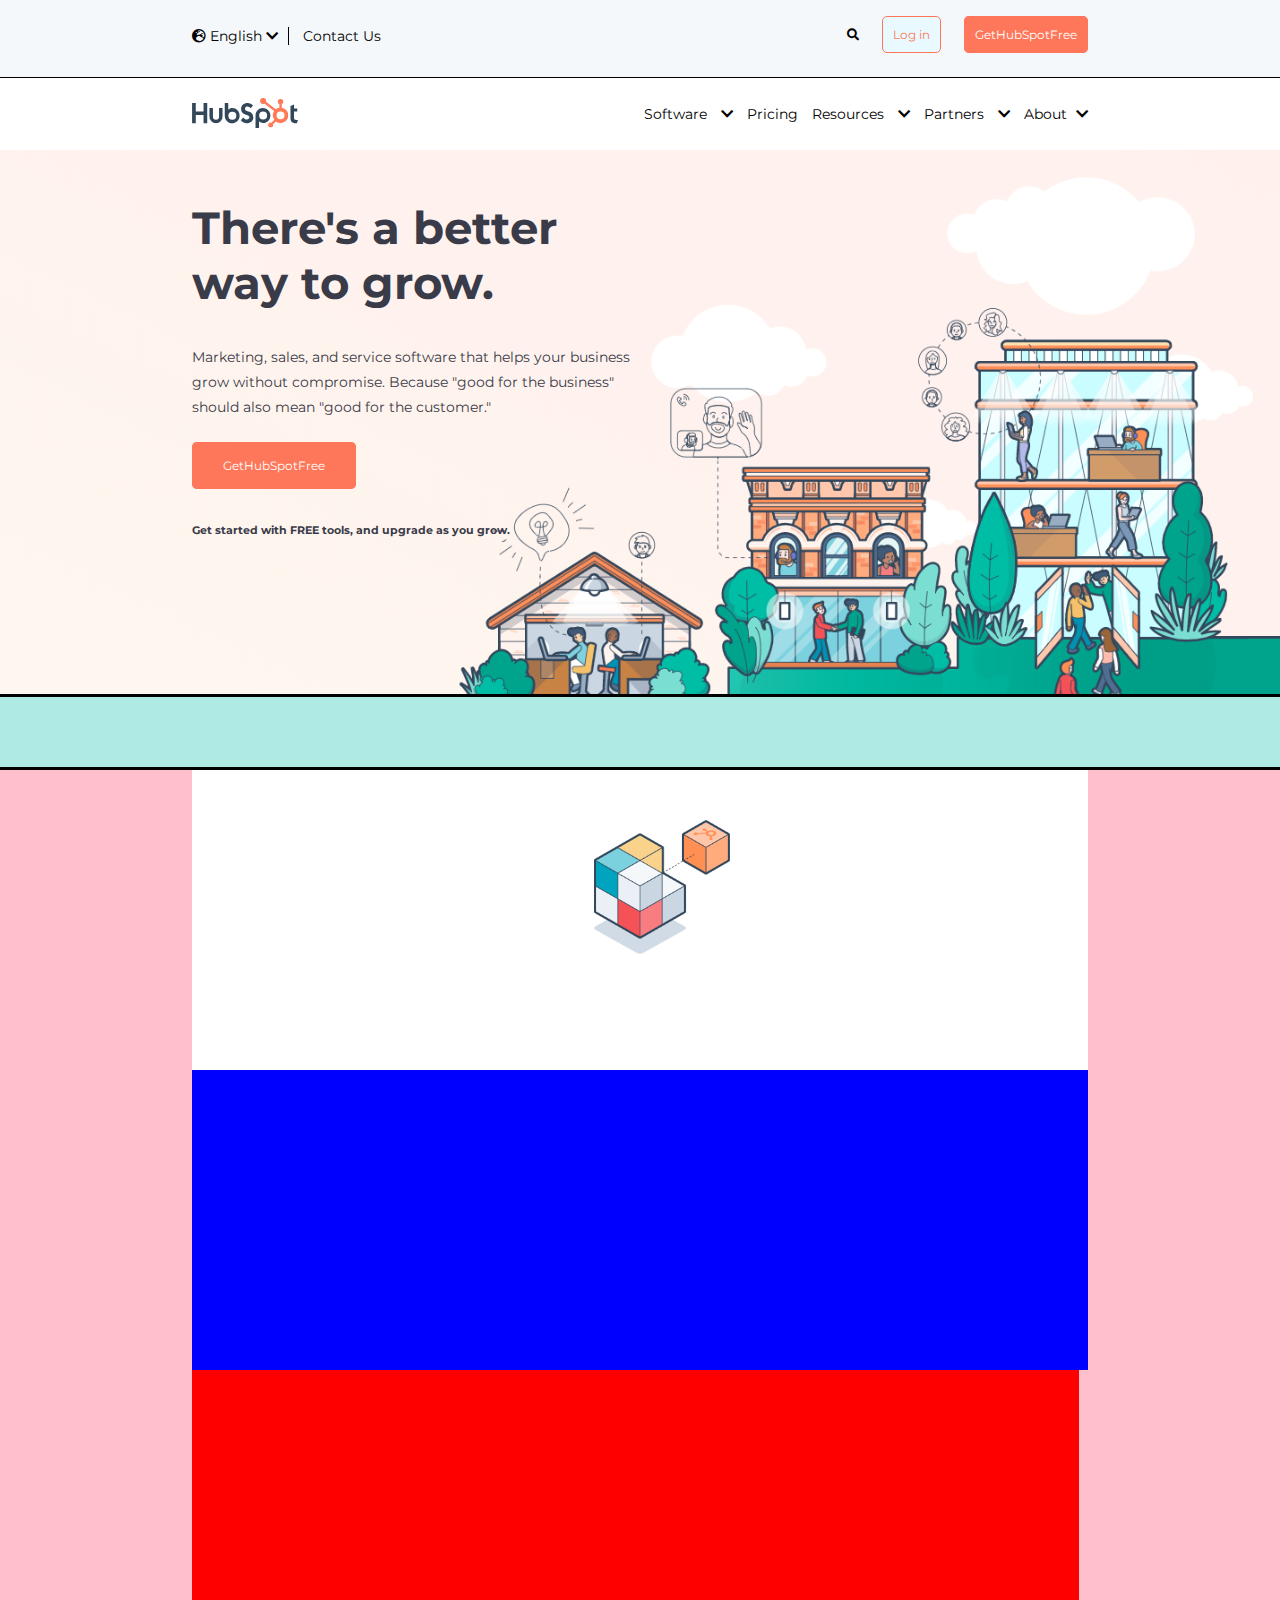
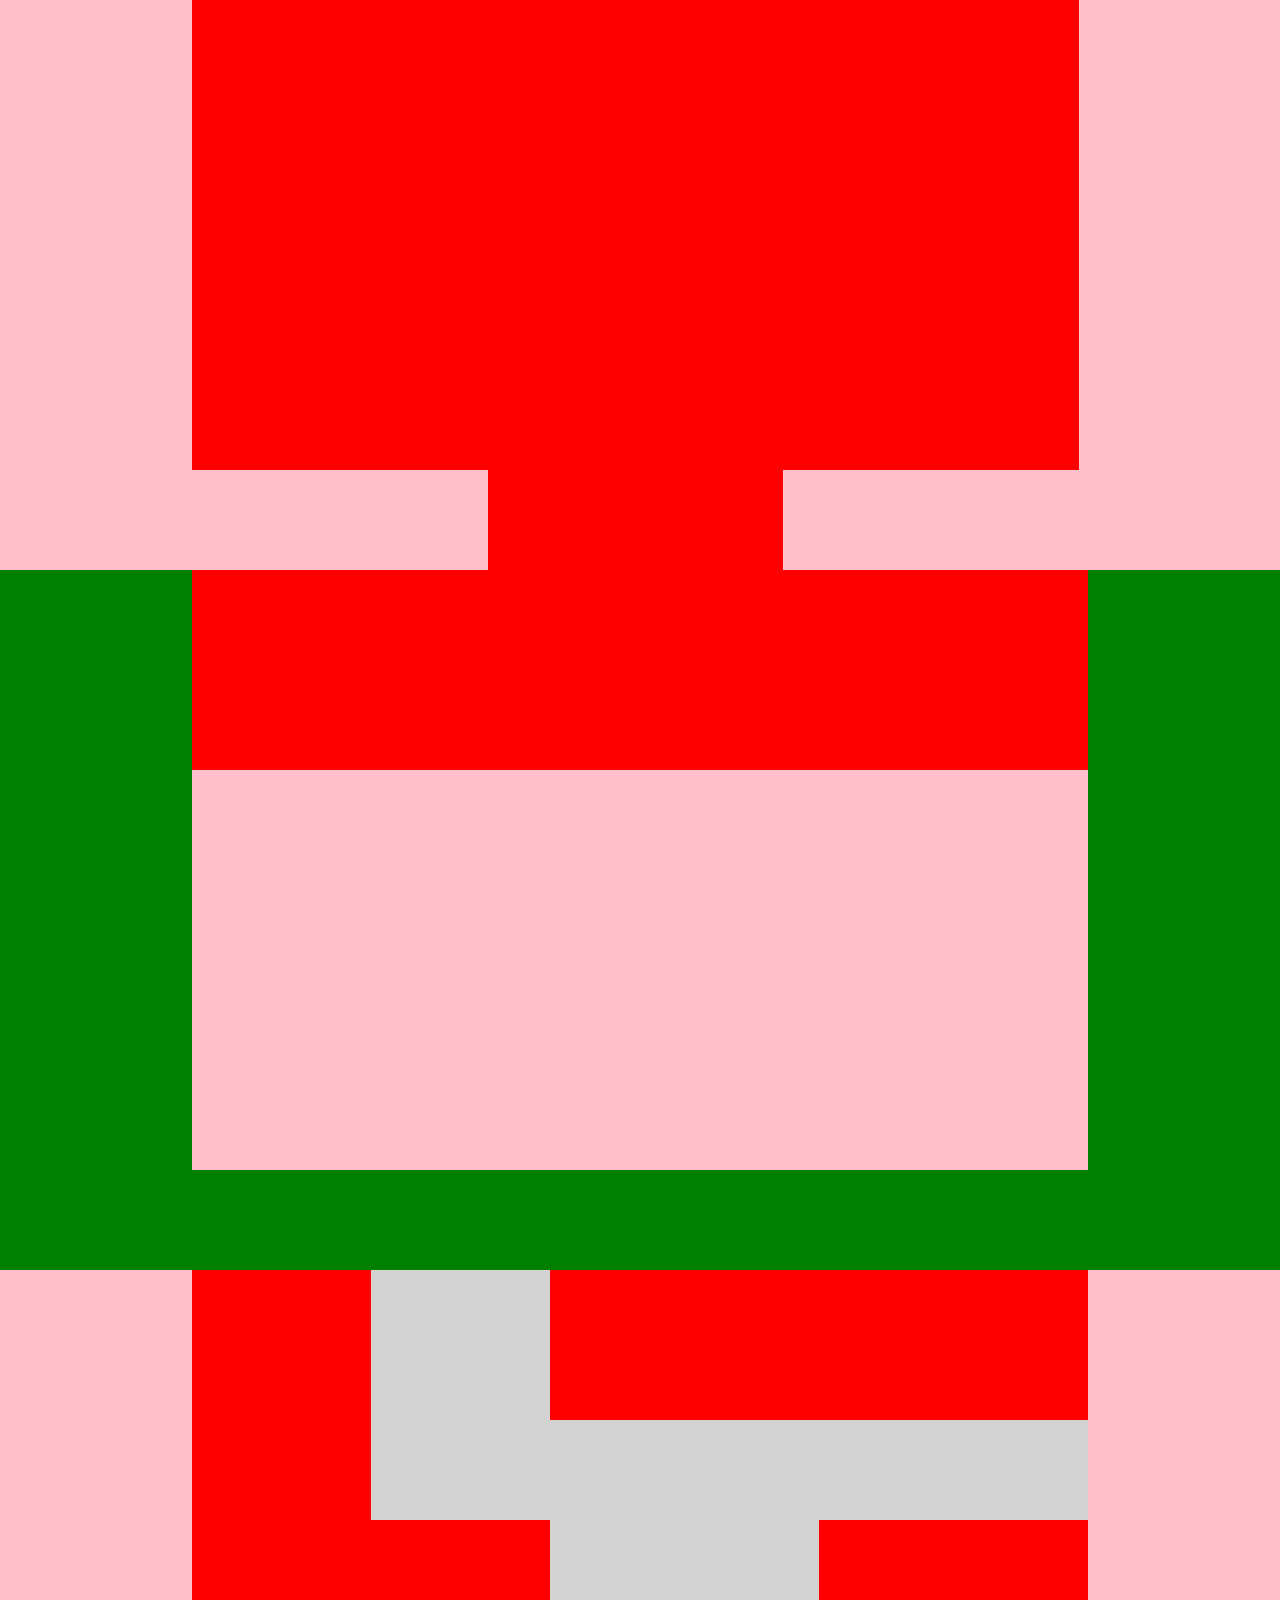
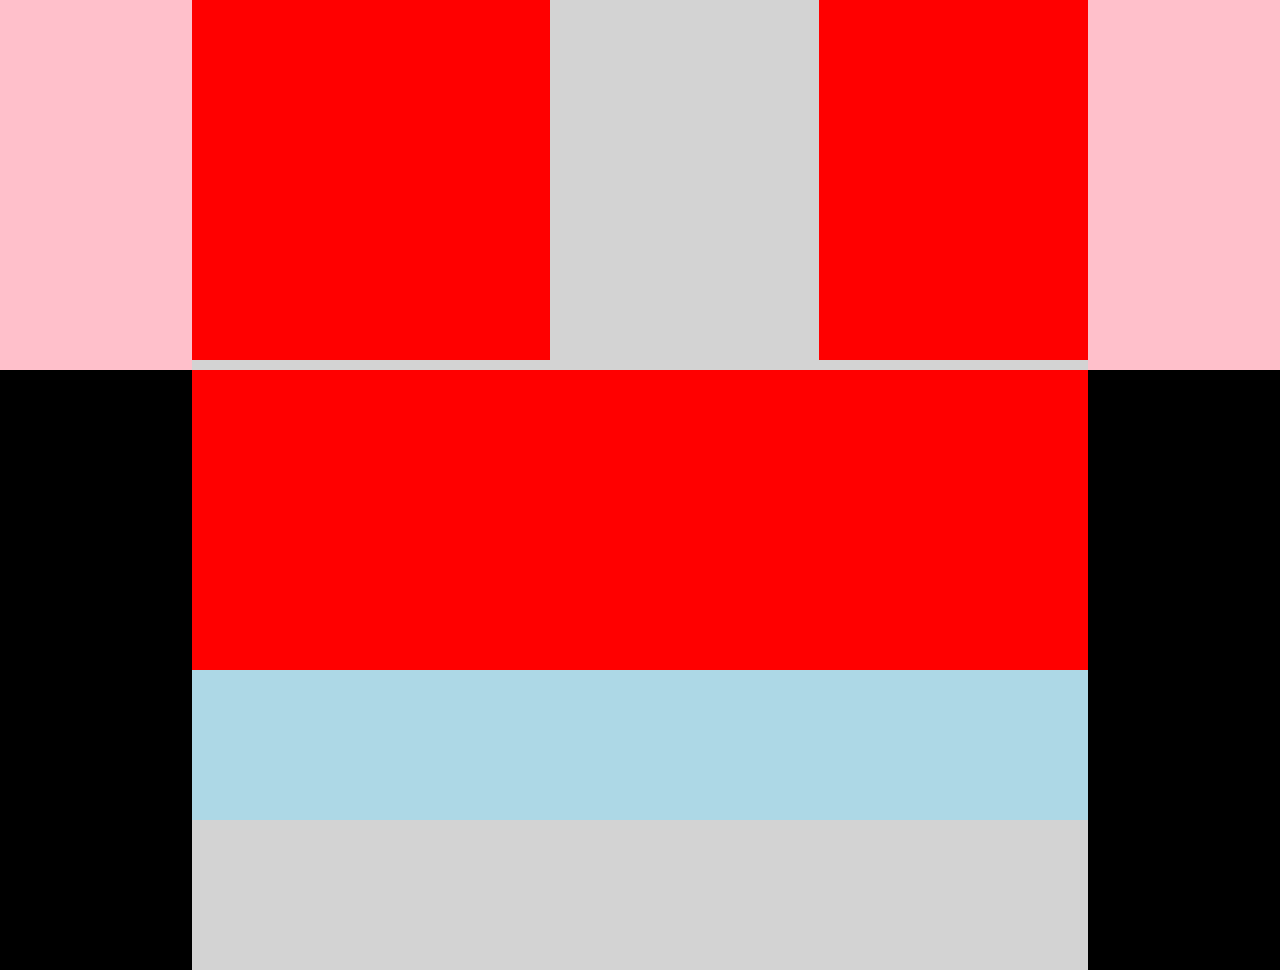
==== index.html @ 7adf513d "header e jumbotron" ====
<!DOCTYPE html>
<html lang="en" dir="ltr">
    <head>
        <meta charset="utf-8">
        <link rel="stylesheet" href="https://cdnjs.cloudflare.com/ajax/libs/font-awesome/5.15.2/css/all.min.css">
        <link rel="preconnect" href="https://fonts.gstatic.com">
        <link href="https://fonts.googleapis.com/css2?family=Montserrat:wght@600;700&display=swap" rel="stylesheet">
        <link rel="stylesheet" href="css/style.css">
        <title>HubSpot</title>
    </head>
    <body>

<!-- Header -->
        <header>
            <div class="pre-nav">

                <div class="row margini">
                    <div class="sinistra">
                        <div class="lingua">
                            <i class="fas fa-globe-europe"></i>
                            <span>English</span>
                            <i class="fas fa-chevron-down"></i>
                        </div>
                        <div class="contatti">
                            <span>Contact Us</span>
                        </div>
                    </div>

                    <div class="destra">
                        <div class="container_bottoni">
                            <i class="fas fa-search"></i>
                            <a href="#" class="bottone" id="vuoto">Log in</a>
                            <a href="#" class="bottone">GetHubSpotFree</a>
                        </div>
                    </div>
                </div>
            </div>
            <nav>

                <div class="row margini">
                    <img src="img/logo.svg" alt="logo">
                    <div class="drop">
                        <ul>
                            <li><a href="#">Software</a></li>
                            <li><a href="#"><i class="fas fa-chevron-down"></i></a></li>
                            <li><a href="#">Pricing</a></li>
                            <li><a href="#">Resources</a></li>
                            <li><a href="#"><i class="fas fa-chevron-down"></i></a></li>
                            <li><a href="#">Partners</a></li>
                            <li><a href="#"><i class="fas fa-chevron-down"></i></a></li>
                            <li><a href="#">About</a></li>
                            <li><a href="#"><i class="fas fa-chevron-down"></i></a></li>
                        </ul>

                    </div>
                </div>
            </nav>
        </header>

<!-- Jumbotron -->
        <div class="jumbotron">
            <div class="testo">
                <h1>There's a better way to grow.</h1>
                <p>Marketing, sales, and service software that helps your business grow without compromise. Because "good for the business" should also mean "good for the customer."</p>
                <a href="#" class="bottone">GetHubSpotFree</a>
                <h6>Get started with FREE tools, and upgrade as you grow.</h6>
            </div>

            <div class="separatore">

            </div>
        </div>

<!-- Main -->
        <main>
<!-- Colonne -->
            <section class="colonne margini">
                <div class="motto">
                    <img src="img/cube.png" alt="cubo">
                    <h2></h2>
                    <p></p>
                </div>
                <div class="row prima">

                </div>
                <div class="row seconda ">
                    <aside class="sinistra">

                    </aside>
                    <aside class="centrale">

                    </aside>
                    <aside class="destra">

                    </aside>

                </div>

            </section>

<!-- Learn and Growth -->
            <section class="learn">
                <div class="learn_scritte margini">

                </div>
                <div class="row learn_quadrati margini">
                    <div class="quadrato">

                    </div>
                    <div class="quadrato">

                    </div>
                    <div class="quadrato">

                    </div>
                    <div class="quadrato">

                    </div>

                </div>
                <div class="row learn_quadrati margini">
                    <div class="quadrato">

                    </div>
                    <div class="quadrato">

                    </div>
                    <div class="quadrato">

                    </div>
                    <div class="quadrato">

                    </div>

                </div>

            </section>

<!-- Partners -->
            <section class="partners margini">
                <div class="">

                </div>
                <div class="row partners_superiore">
                    <div class="numeri">

                    </div>
                    <div class="loghi">

                    </div>

                </div>
                <div class="row partners_inferiore">
                    <div class="start">

                    </div>
                    <div class="tizia">

                    </div>
                </div>
            </section>
        </main>

<!-- Footer -->
        <footer>
            <div class="row margini">
                <div class="column">

                </div>
                <div class="column">

                </div>
                <div class="column">

                </div>
                <div class="column">

                </div>
            </div>
            <div class="lingue margini">

            </div>
            <div class="copiright margini">

            </div>
        </footer>
    </body>
</html>
---- css/style.css ----
/* Regole generali */
*{
    margin: 0;
    padding: 0;
    box-sizing: border-box;
    /* border: 1px solid black; */
}

body{
    font-family: 'Montserrat', sans-serif;
    font-weight: 400;
}

.margini{
    width: 70%;
    margin: auto;
}

.row::after{
    content: "";
    display: table;
    clear: both;
}

.bottone{
    text-decoration: none;
    border-radius: 5px;
    border:1px solid #fe775a;
    color: white;
    background-color: #fe775a;
}

/* Regole Header */
header{
    position: fixed;
    top: 0;
    left: 0;
    width: 100%;
    z-index: 900;
}

.pre-nav{
    background-color: #f5f8fa;
    border-bottom: 1px solid black;
}

.pre-nav .sinistra{
    float: left;
    height: 70px;
    font-size: 14px;
}

.lingua{
    display: inline-block;
    margin-top: 27px;
    padding-right: 10px;
    border-right: 1px solid black;
}

.contatti{
    display: inline-block;
    margin-top: 27px;
    padding-left: 10px;
}

.pre-nav .destra{
    float: right;
}

.container_bottoni{
    height: 50px;
    margin-top: 27px;
    font-size: 12px;
}

header .bottone{
    padding: 10px;
}

#vuoto{
    background-color: #E8FAFF;
    color: #fe775a;
    margin: 0 20px;
}
/* regole nav */
nav{
    background-color: white;
}

nav img{
    margin-top: 20px;
}

.drop{
    float: right;
    height: 70px;
}

header nav ul{
    margin-top: 27px;
    font-size: 14px;
}

header nav li{
    display: inline-block;
    margin: 0 5px;
}

header nav li:last-child{
    margin: 0;
}

li a{
    text-decoration: none;
    color: black;
}
/* Regole Jumbotron */
.jumbotron{
    position: relative;
    margin-top: 150px;
    height: 620px;
    background-image: url(../img/jumbotron.png);
    background-size: 100%;
    background-position: 0 90%;
    background-repeat: no-repeat;
}

.jumbotron > .testo{
    position: absolute;
    left: 15%;
    top: 50px;
    width: 35%;
    color: #3A3B48;
}

h1{
    font-size: 45px;
}

.jumbotron p{
    line-height: 25px;
    margin: 35px 0;
    font-size: 14px;
}

.jumbotron a{
    padding: 15px 30px;
    font-size: 12px;
}

.jumbotron h6{
    margin-top: 50px;
}

.separatore{
    position: absolute;
    bottom: 0;
    left: 0;
    height: 76px;
    width: 100%;
    background-color: #afebe4;
    border-top: 3px solid black;
    border-bottom: 3px solid black;

}
/* Regole Main */
main{
    background-color: pink;
}

/* Regole colonne */

.motto{
    height: 300px;
    background-color: white;
    text-align: center;
}

img[alt~=cubo]{
    width: 20%;
    height: auto;
    margin-top: 50px;
}

/* prima colonna */
.prima{
    height: 300px;
    background-color: blue;
}

/* seconda colonna */

aside{
    float: left;
    width: 33%;
    height: 700px;
    background-color: red;
}

.centrale{
    height: 800px;
}
/* Regole Learn */
.learn{
    height: 700px;
    background-color: green;
}

.learn_scritte{
    height: 200px;
    background-color: red;
}


.quadrato{
    float: left;
    height: 200px;
    width: 25%;
    background-color: pink;
}

/* Regole Partners */
.partners{
    height: 700px;
    background-color: lightgrey;
}

/* row superiore */
.partners_superiore{
    /* height: 250px; */
}

.numeri{
    float: left;
    width: 20%;
    height: 250px;
    background-color: red;
}

.loghi{
    float: right;
    width: 60%;
    height: 150px;
    background-color: red;

}

/* row inferiore */
.partners_inferiore{
    /* height: 450px; */
}

.start{
    float: left;
    width: 40%;
    height: 440px;
    background-color: red;
}

.tizia{
    float: right;
    width: 30%;
    height: 440px;
    background-color: red;
}

/* Regole Footer */
footer{
    /* height: 700px; */
    background-color: black;
}

.column{
    float: left;
    height: 300px;
    background-color: red;
    width: 25%;

}

.lingue{
    height: 150px;
    background-color: lightblue;
}

.copiright{
    height: 150px;
    background-color: lightgrey;
}
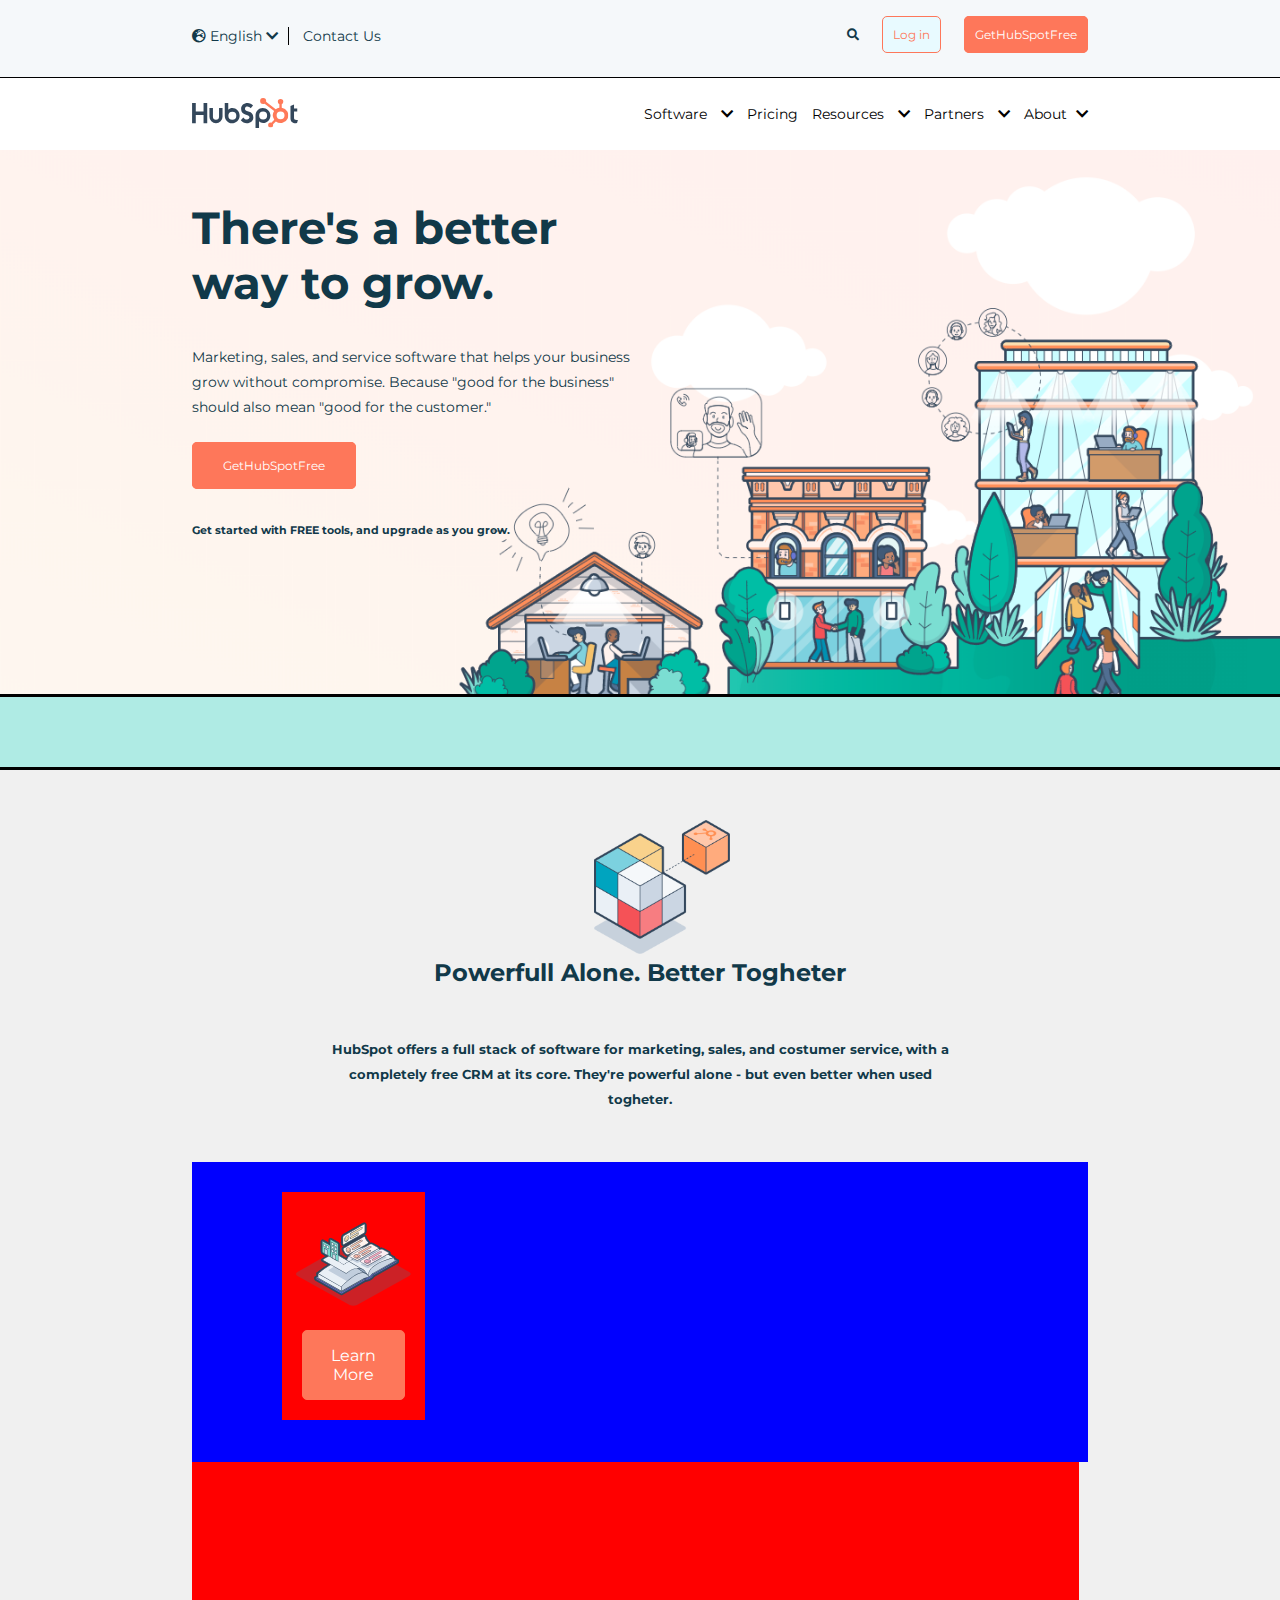
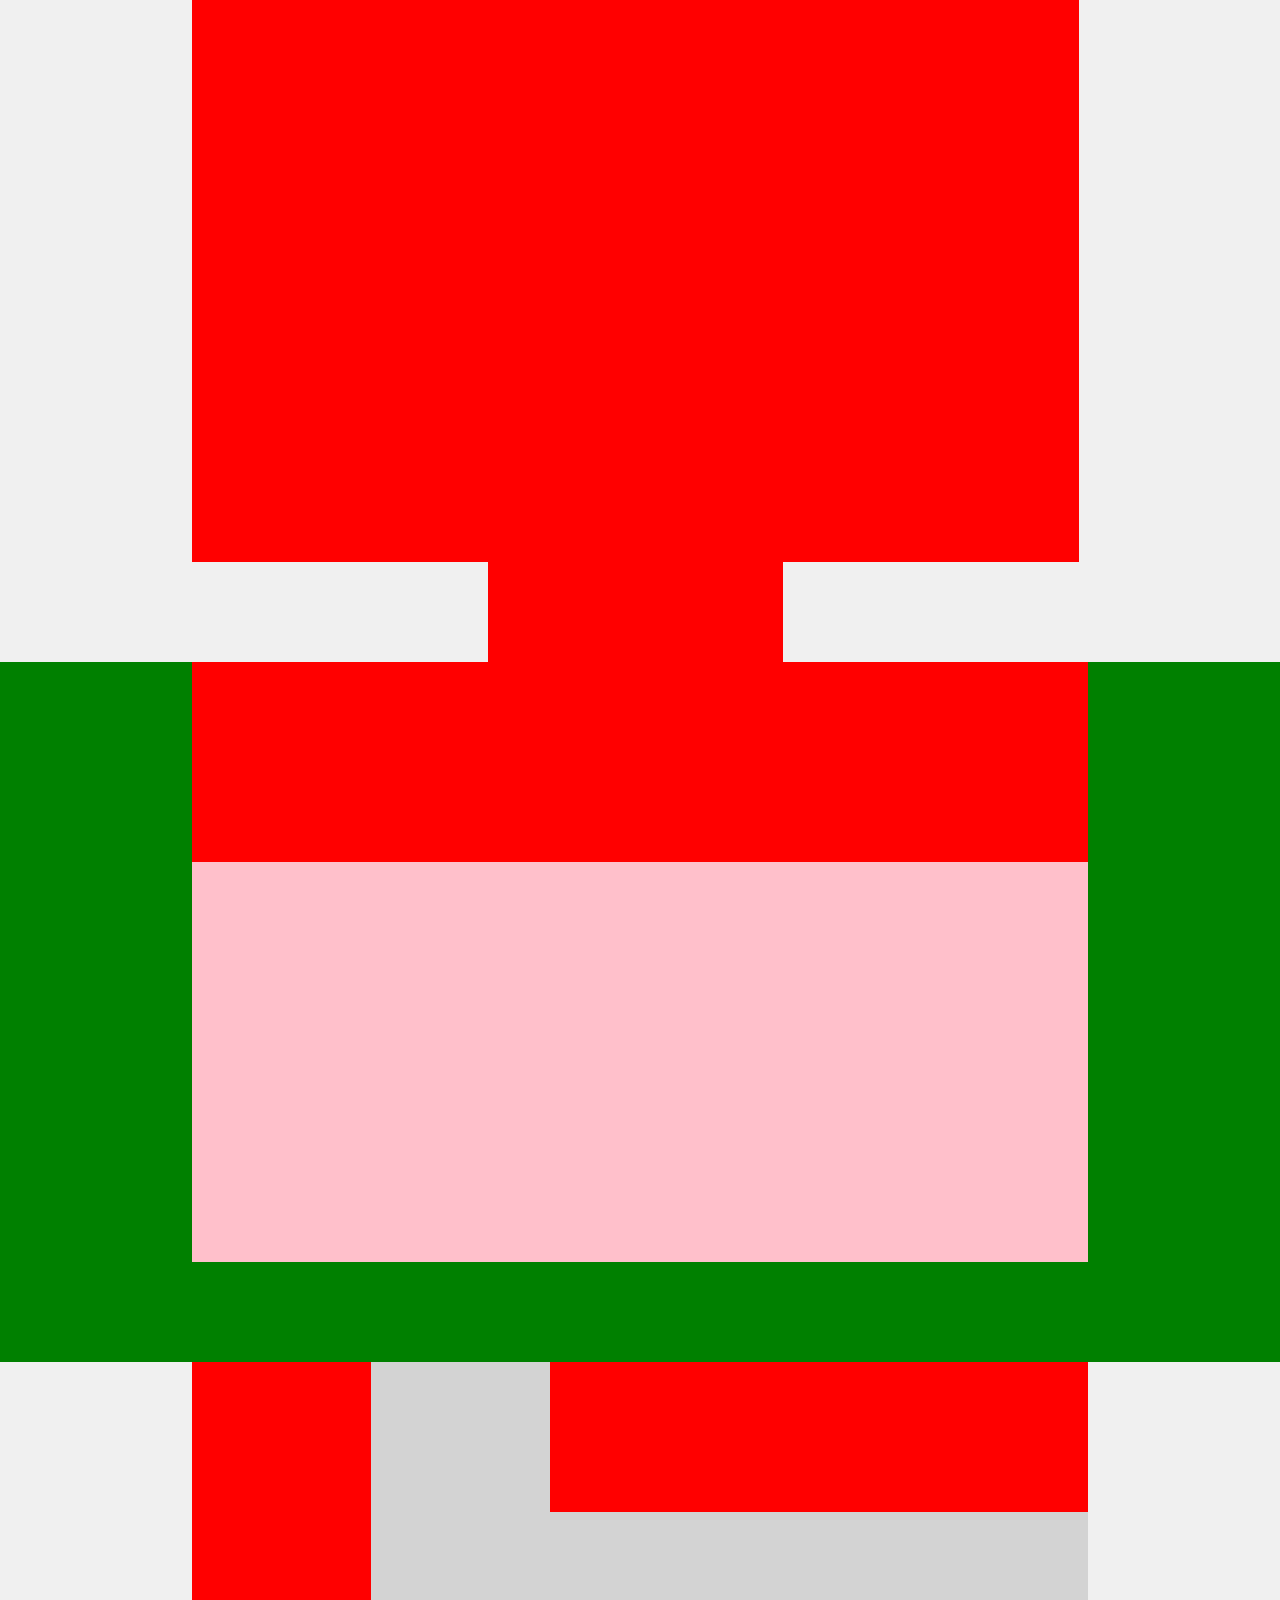
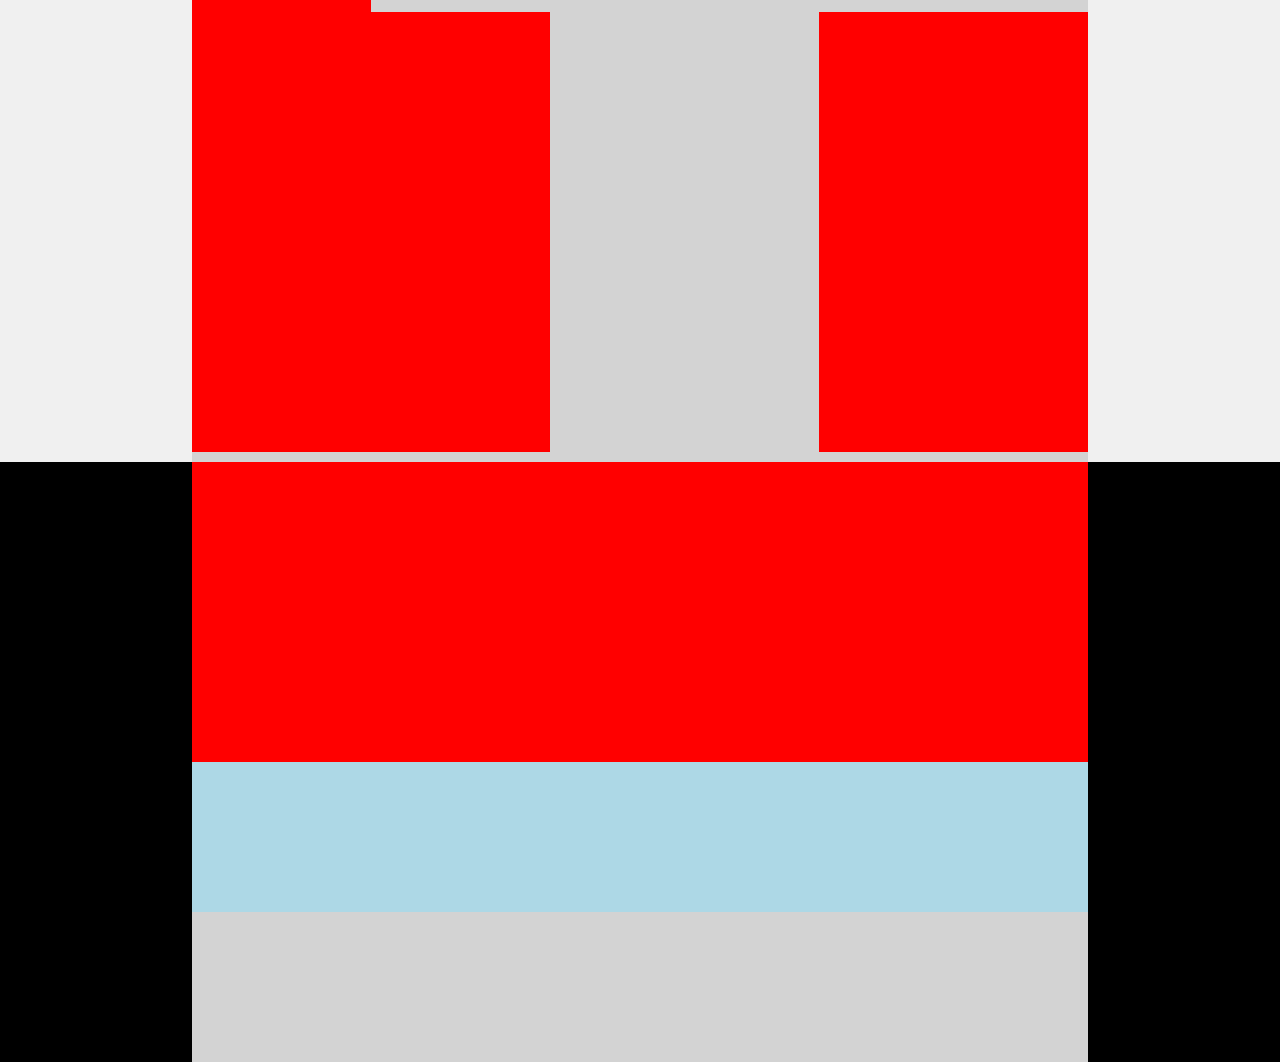
==== commit a356a6a1: "inizio colonne main" ====
--- a/index.html
+++ b/index.html
@@ -77,11 +77,19 @@
             <section class="colonne margini">
                 <div class="motto">
                     <img src="img/cube.png" alt="cubo">
-                    <h2></h2>
-                    <p></p>
+                    <h2>Powerfull Alone. Better Togheter</h2>
+                    <h5>HubSpot offers a full stack of software for marketing, sales, and costumer service, with a completely free CRM at its core. They're powerful alone - but even better when used togheter.</h5>
                 </div>
                 <div class="row prima">
+                    <div class="sinistra">
+                        <img src="img/book.svg" alt="libro">
+                        <a href="#" class="bottone">Learn More</a>
 
+                    </div>
+                    <div class="destra">
+                        
+
+                    </div>
                 </div>
                 <div class="row seconda ">
                     <aside class="sinistra">
--- a/css/style.css
+++ b/css/style.css
@@ -9,6 +9,8 @@
 body{
     font-family: 'Montserrat', sans-serif;
     font-weight: 400;
+    color: #113949;
+
 }
 
 .margini{
@@ -130,7 +132,6 @@
     left: 15%;
     top: 50px;
     width: 35%;
-    color: #3A3B48;
 }
 
 h1{
@@ -165,14 +166,14 @@
 }
 /* Regole Main */
 main{
-    background-color: pink;
+    background-color: #F0F0F0;
 }
 
 /* Regole colonne */
 
 .motto{
-    height: 300px;
-    background-color: white;
+    /* height: 300px; */
+    /* background-color: white; */
     text-align: center;
 }
 
@@ -182,12 +183,35 @@
     margin-top: 50px;
 }
 
+.motto h5{
+    width: 70%;
+    margin:50px auto;
+    line-height: 25px;
+}
 /* prima colonna */
 .prima{
     height: 300px;
     background-color: blue;
 }
 
+.prima .sinistra{
+    width: 16%;
+    background-color: red;
+    text-align: center;
+    float: left;
+    margin: 30px 10%;
+}
+
+.prima img{
+    width: 80%;
+    margin-top: 30px;
+}
+
+.prima a{
+    display: inline-block;
+    padding: 15px;
+    margin: 20px;
+}
 /* seconda colonna */
 
 aside{
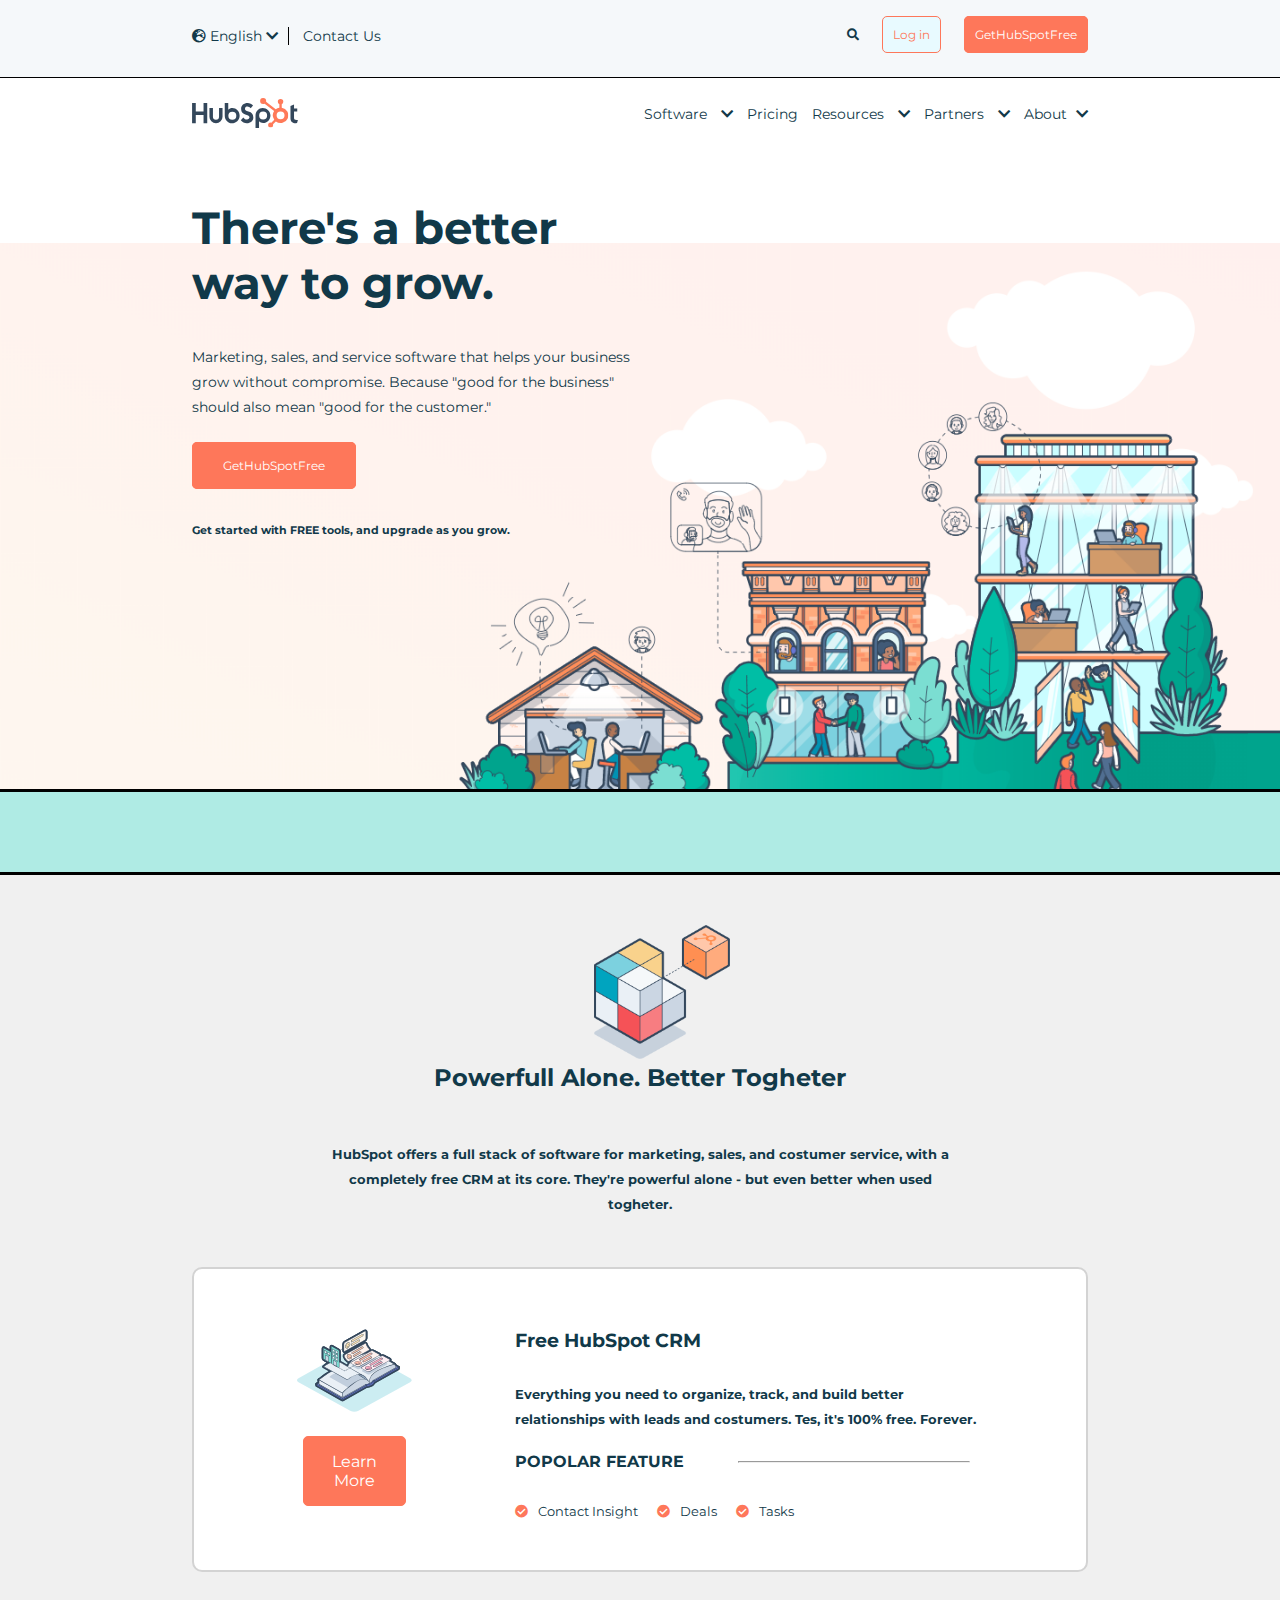
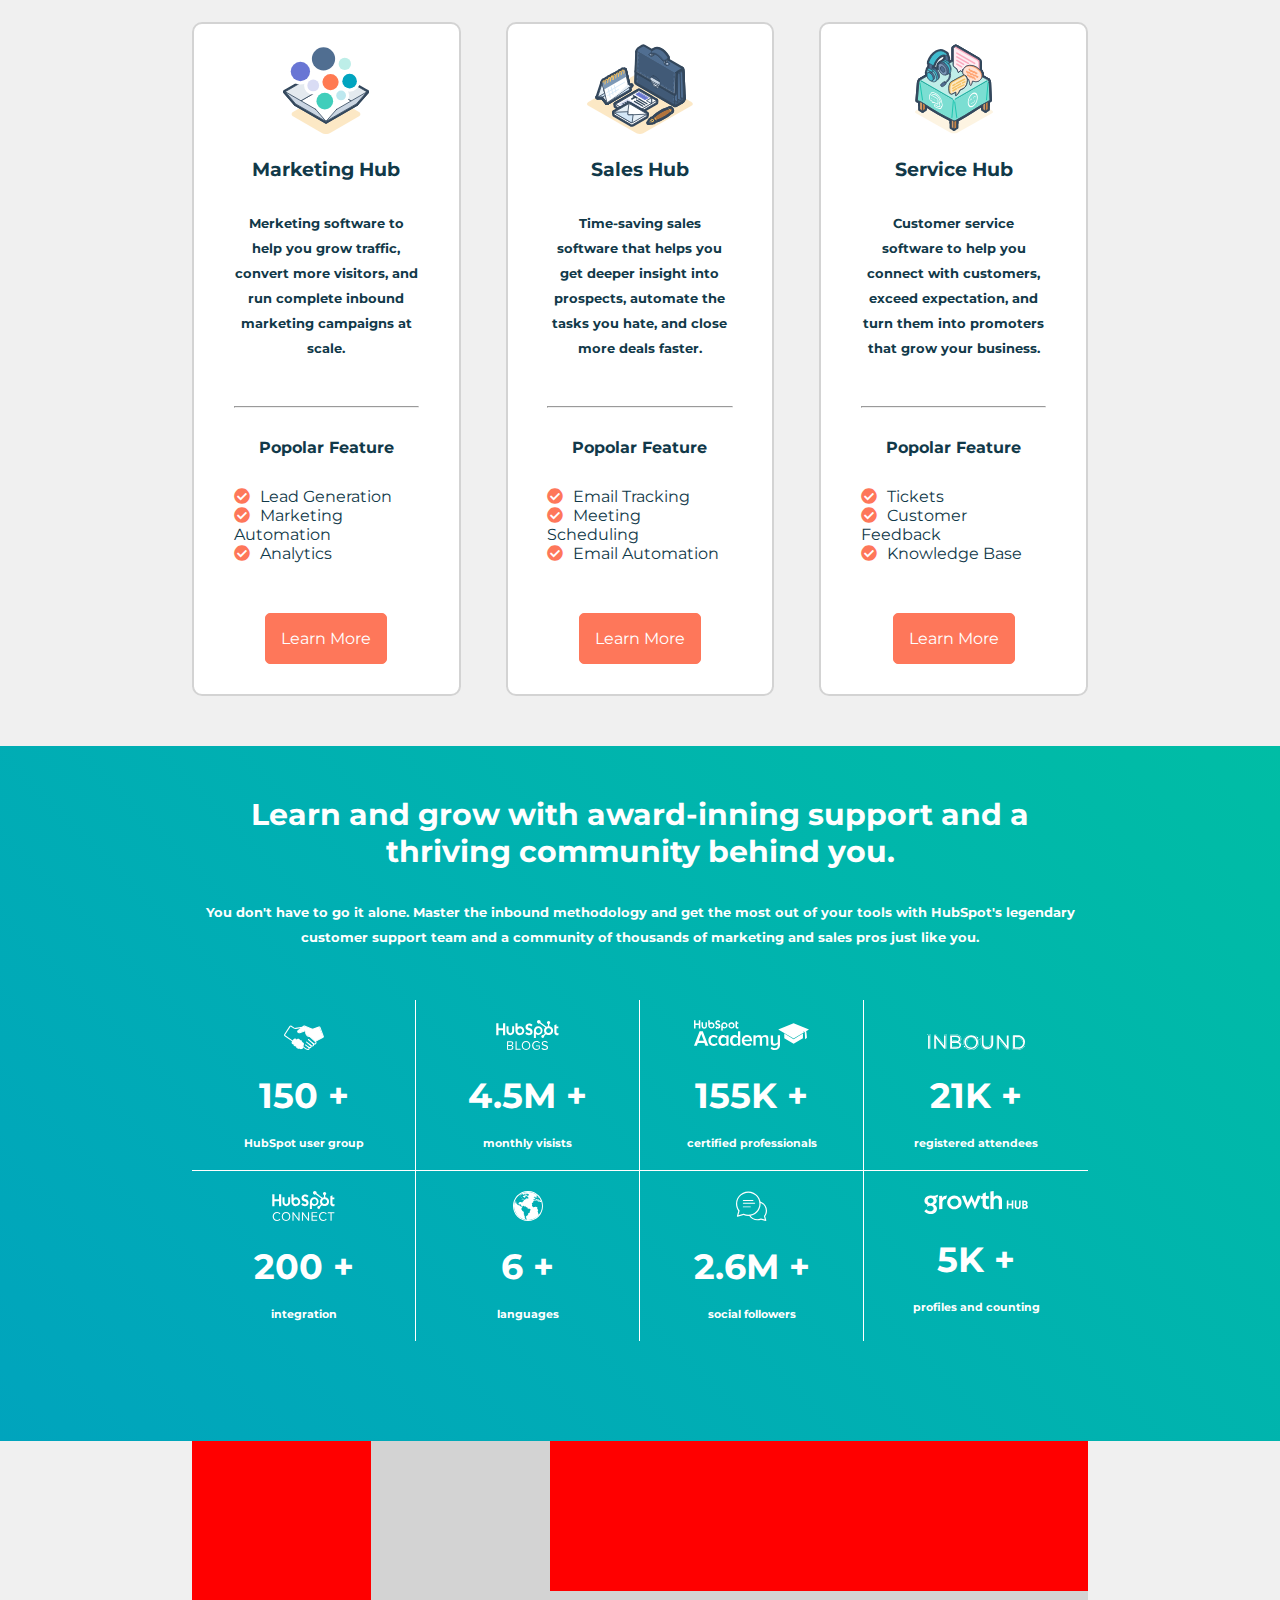
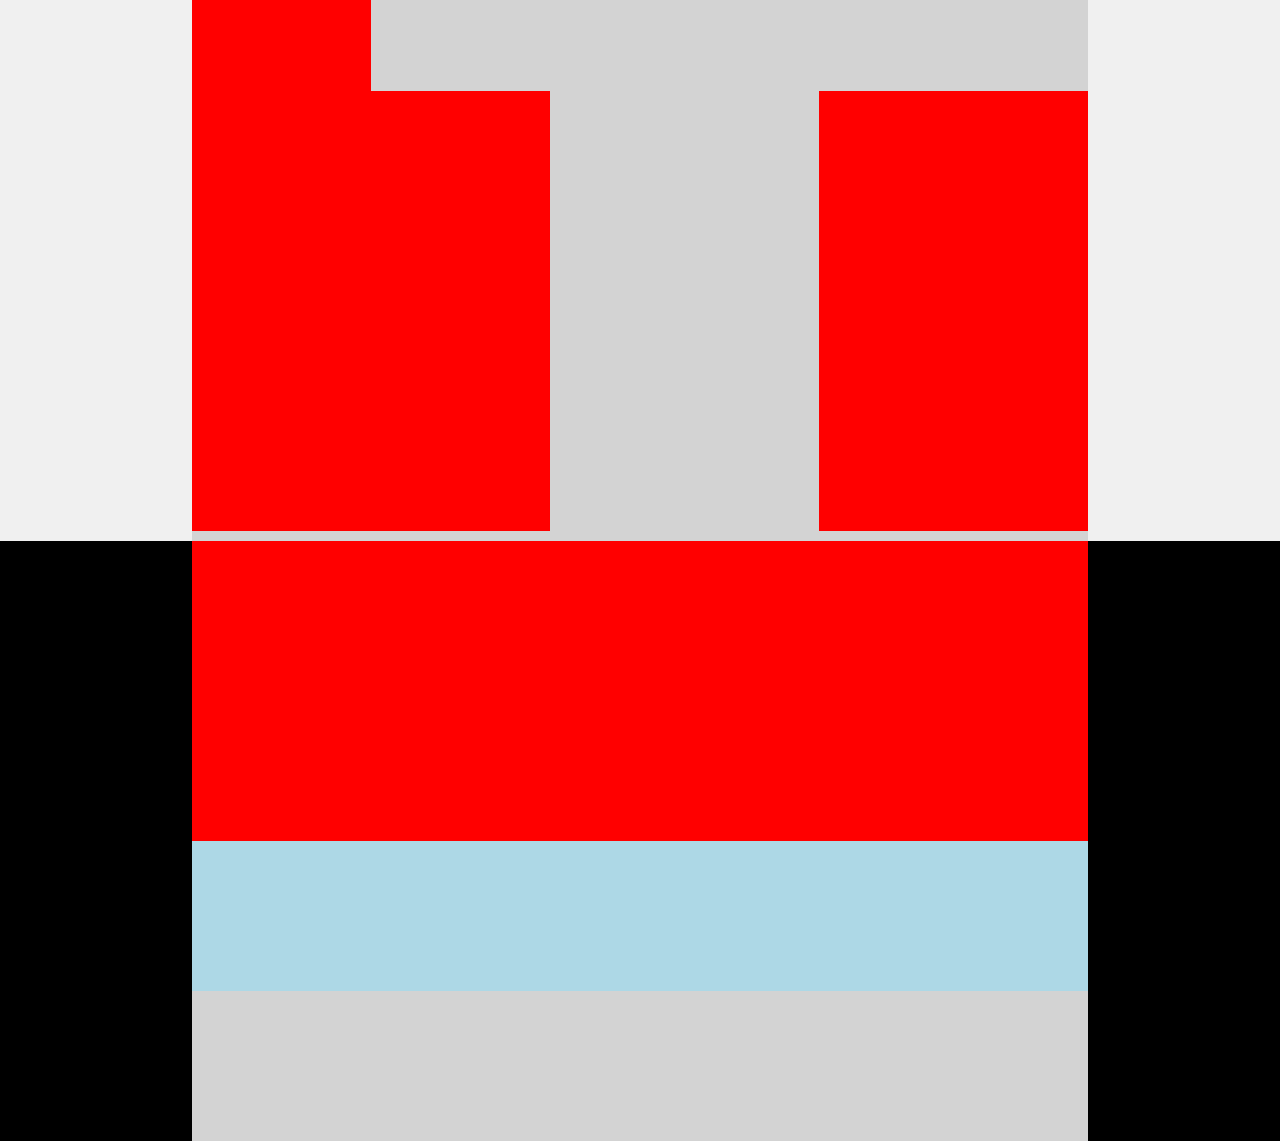
==== commit c6cce926: "learn + quadrati "tabella"" ====
--- a/index.html
+++ b/index.html
@@ -80,26 +80,69 @@
                     <h2>Powerfull Alone. Better Togheter</h2>
                     <h5>HubSpot offers a full stack of software for marketing, sales, and costumer service, with a completely free CRM at its core. They're powerful alone - but even better when used togheter.</h5>
                 </div>
-                <div class="row prima">
+                <div class="row prima column">
                     <div class="sinistra">
                         <img src="img/book.svg" alt="libro">
                         <a href="#" class="bottone">Learn More</a>
 
                     </div>
                     <div class="destra">
-                        
-
+                        <h3>Free HubSpot CRM</h3>
+                        <h5>Everything you need to organize, track, and build better relationships with leads and costumers. Tes, it's 100% free. Forever.</h5>
+                        <h4>POPOLAR FEATURE</h4>
+                        <hr>
+                        <ul>
+                            <li><i class="fas fa-check-circle"></i>Contact Insight</li>
+                            <li><i class="fas fa-check-circle"></i>Deals</li>
+                            <li><i class="fas fa-check-circle"></i>Tasks</li>
+                        </ul>
                     </div>
                 </div>
                 <div class="row seconda ">
-                    <aside class="sinistra">
-
+                    <aside class="column sinistra">
+                        <img src="img/marketing.svg" alt="libro">
+                        <div class="margini">
+                            <h3>Marketing Hub</h3>
+                            <h5>Merketing software to help you grow traffic, convert more visitors, and run complete inbound marketing campaigns at scale.</h5>
+                            <hr>
+                            <h4>Popolar Feature</h4>
+                            <ul>
+                                <li><i class="fas fa-check-circle"></i>Lead Generation</li>
+                                <li><i class="fas fa-check-circle"></i>Marketing Automation</li>
+                                <li><i class="fas fa-check-circle"></i>Analytics</li>
+                            </ul>
+                            <a href="#"class="bottone">Learn More</a>
+                        </div>
                     </aside>
-                    <aside class="centrale">
-
+                    <aside class="column centrale">
+                        <img src="img/sales.svg" alt="libro">
+                        <div class="margini">
+                            <h3>Sales Hub</h3>
+                            <h5>Time-saving sales software that helps you get deeper insight into prospects, automate the tasks you hate, and close more deals faster.</h5>
+                            <hr>
+                            <h4>Popolar Feature</h4>
+                            <ul>
+                                <li><i class="fas fa-check-circle"></i>Email Tracking</li>
+                                <li><i class="fas fa-check-circle"></i>Meeting Scheduling</li>
+                                <li><i class="fas fa-check-circle"></i>Email Automation</li>
+                            </ul>
+                            <a href="#"class="bottone">Learn More</a>
+                        </div>
                     </aside>
-                    <aside class="destra">
-
+                    <aside class="column destra">
+                        <img src="img/service.svg" alt="libro">
+                        <div class="margini">
+                            <h3>Service Hub</h3>
+                            <h5>Customer service software to help you connect with customers, exceed expectation, and turn them into promoters that grow your business.</h5>
+                            <hr>
+                            <h4>Popolar Feature</h4>
+                            <ul>
+                                <li><i class="fas fa-check-circle"></i>Tickets</li>
+                                <li><i class="fas fa-check-circle"></i>Customer Feedback</li>
+                                <li><i class="fas fa-check-circle"></i>Knowledge Base</li>
+                            </ul>
+                            <a href="#"class="bottone">Learn More</a>
+                        </div>
                     </aside>
 
                 </div>
@@ -109,35 +152,51 @@
 <!-- Learn and Growth -->
             <section class="learn">
                 <div class="learn_scritte margini">
-
-                </div>
-                <div class="row learn_quadrati margini">
-                    <div class="quadrato">
-
-                    </div>
-                    <div class="quadrato">
-
-                    </div>
-                    <div class="quadrato">
-
-                    </div>
-                    <div class="quadrato">
-
-                    </div>
-
-                </div>
-                <div class="row learn_quadrati margini">
-                    <div class="quadrato">
-
-                    </div>
-                    <div class="quadrato">
-
-                    </div>
-                    <div class="quadrato">
-
-                    </div>
-                    <div class="quadrato">
-
+                    <h2>Learn and grow with award-inning support and a thriving community behind you.</h2>
+                    <h5>You don't have to go it alone. Master the inbound methodology and get the most out of your tools with HubSpot's legendary customer support team and a community of thousands of marketing and sales pros just like you.</h5>
+                </div>
+                <div class="row learn_quadrati_1 margini">
+                    <div class="quadrato">
+                        <img src="img\homepage_community_agency.svg" alt="mani">
+                        <span class="numeroni">150 +</span>
+                        <h6>HubSpot user group</h6>
+                    </div>
+                    <div class="quadrato">
+                        <img src="img\homepage_community_blog.svg" alt="mani">
+                        <span class="numeroni">4.5M +</span>
+                        <h6>monthly visists</h6>
+                    </div>
+                    <div class="quadrato">
+                        <img src="img\homepage_community_academy.svg" alt="mani">
+                        <span class="numeroni">155K +</span>
+                        <h6>certified professionals</h6>
+                    </div>
+                    <div class="quadrato">
+                        <img src="img\homepage_community_inbound.svg" alt="mani">
+                        <span class="numeroni">21K +</span>
+                        <h6>registered attendees</h6>
+                    </div>
+                </div>
+                <div class="row learn_quadrati_2 margini">
+                    <div class="quadrato">
+                        <img src="img\homepage_community_connect.svg" alt="mani">
+                        <span class="numeroni">200 +</span>
+                        <h6>integration</h6>
+                    </div>
+                    <div class="quadrato">
+                        <img src="img\homepage_community_globe.svg" alt="mani">
+                        <span class="numeroni">6 +</span>
+                        <h6>languages</h6>
+                    </div>
+                    <div class="quadrato">
+                        <img src="img\homepage_community_followers.svg" alt="mani">
+                        <span class="numeroni">2.6M +</span>
+                        <h6>social followers</h6>
+                    </div>
+                    <div class="quadrato">
+                        <img src="img\homepage_community_growthhub.svg" alt="mani">
+                        <span class="numeroni">5K +</span>
+                        <h6>profiles and counting</h6>
                     </div>
 
                 </div>
--- a/css/style.css
+++ b/css/style.css
@@ -18,11 +18,6 @@
     margin: auto;
 }
 
-.row::after{
-    content: "";
-    display: table;
-    clear: both;
-}
 
 .bottone{
     text-decoration: none;
@@ -32,6 +27,16 @@
     background-color: #fe775a;
 }
 
+li i[class~=fa-check-circle]{
+    color: #fe775a;
+    margin-right: 10px;
+}
+
+.row::after{
+    content: "";
+    display: table;
+    clear: both;
+}
 /* Regole Header */
 header{
     position: fixed;
@@ -112,15 +117,16 @@
     margin: 0;
 }
 
-li a{
+header li a{
     text-decoration: none;
-    color: black;
-}
+    color: #113949;
+}
+
 /* Regole Jumbotron */
 .jumbotron{
     position: relative;
     margin-top: 150px;
-    height: 620px;
+    height: 725px;
     background-image: url(../img/jumbotron.png);
     background-size: 100%;
     background-position: 0 90%;
@@ -157,7 +163,7 @@
     position: absolute;
     bottom: 0;
     left: 0;
-    height: 76px;
+    height: 86px;
     width: 100%;
     background-color: #afebe4;
     border-top: 3px solid black;
@@ -172,8 +178,6 @@
 /* Regole colonne */
 
 .motto{
-    /* height: 300px; */
-    /* background-color: white; */
     text-align: center;
 }
 
@@ -188,15 +192,17 @@
     margin:50px auto;
     line-height: 25px;
 }
-/* prima colonna */
-.prima{
-    height: 300px;
-    background-color: blue;
+
+/* prima colonna sinistra */
+ main .column{
+    background-color: white;
+    border-radius: 10px;
+    border: 2px solid lightgrey;
+    margin-bottom: 50px;
 }
 
 .prima .sinistra{
     width: 16%;
-    background-color: red;
     text-align: center;
     float: left;
     margin: 30px 10%;
@@ -212,35 +218,132 @@
     padding: 15px;
     margin: 20px;
 }
+
+/* prima colonna destra */
+.prima .destra{
+    float: left;
+    width: 52%;
+    margin-top: 60px;
+}
+
+main h3{
+    margin-bottom: 30px;
+}
+
+main h5{
+    line-height: 25px;
+    margin-bottom: 20px;
+}
+
+.destra h4{
+    display: inline-block;
+    vertical-align: middle;
+    margin-right: 50px;
+    margin-bottom: 30px;
+}
+
+.prima .destra hr{
+    display: inline-block;
+    width: 50%;
+    vertical-align: middle;
+    margin-bottom: 30px;
+    color: grey;
+}
+
+.prima .destra ul{
+    margin-bottom: 50px;
+}
+
+.prima .destra li{
+    display: inline-block;
+    margin-right: 15px;
+    font-size: 13px;
+}
+
 /* seconda colonna */
-
 aside{
     float: left;
-    width: 33%;
-    height: 700px;
-    background-color: red;
+    width: 30%;
+}
+
+.seconda .column{
+    text-align: center;
+}
+
+.seconda .column img{
+    max-height: 90px;
+    width: auto;
+    margin: 20px 0;
+}
+.seconda h5{
+    min-height: 175px;
+}
+.seconda h4{
+    margin: 30px 0;
+}
+
+.seconda ul{
+    list-style-type: none;
+    text-align: left;
+}
+
+.seconda .bottone{
+    display: inline-block;
+    margin: 50px 0 30px 0;
+    padding: 15px;
 }
 
 .centrale{
-    height: 800px;
-}
+    margin: 0 5%;
+}
+
 /* Regole Learn */
 .learn{
-    height: 700px;
-    background-color: green;
-}
-
-.learn_scritte{
-    height: 200px;
-    background-color: red;
-}
-
-
+    background-image: linear-gradient(45deg,#00a4bd,#00bda5);
+    text-align: center;
+    padding: 50px 0 100px 0;
+    color: white;
+}
+
+.learn_scritte h2{
+    font-size: 30px;
+    margin-bottom: 30px;
+}
+
+.learn_scritte h5{
+    margin-bottom: 50px;
+}
+
+/* regole quadrati */
 .quadrato{
     float: left;
-    height: 200px;
     width: 25%;
-    background-color: pink;
+    padding-bottom: 20px;
+}
+
+.learn_quadrati_1 .quadrato{
+    border-right: 1px solid white;
+    border-bottom: 1px solid white;
+}
+
+.learn_quadrati_2 .quadrato{
+    border-right: 1px solid white;
+}
+
+.learn_quadrati_1 .quadrato:last-child, .learn_quadrati_2 .quadrato:last-child{
+    border-right: none;
+}
+
+.quadrato img{
+    margin-top: 20px;
+    max-height: 30px;
+}
+
+.numeroni{
+    display: block;
+    font-size: 35px;
+    font-weight: 700;
+    margin: 20px 0;
 }
 
 /* Regole Partners */
@@ -294,7 +397,7 @@
     background-color: black;
 }
 
-.column{
+footer .column{
     float: left;
     height: 300px;
     background-color: red;
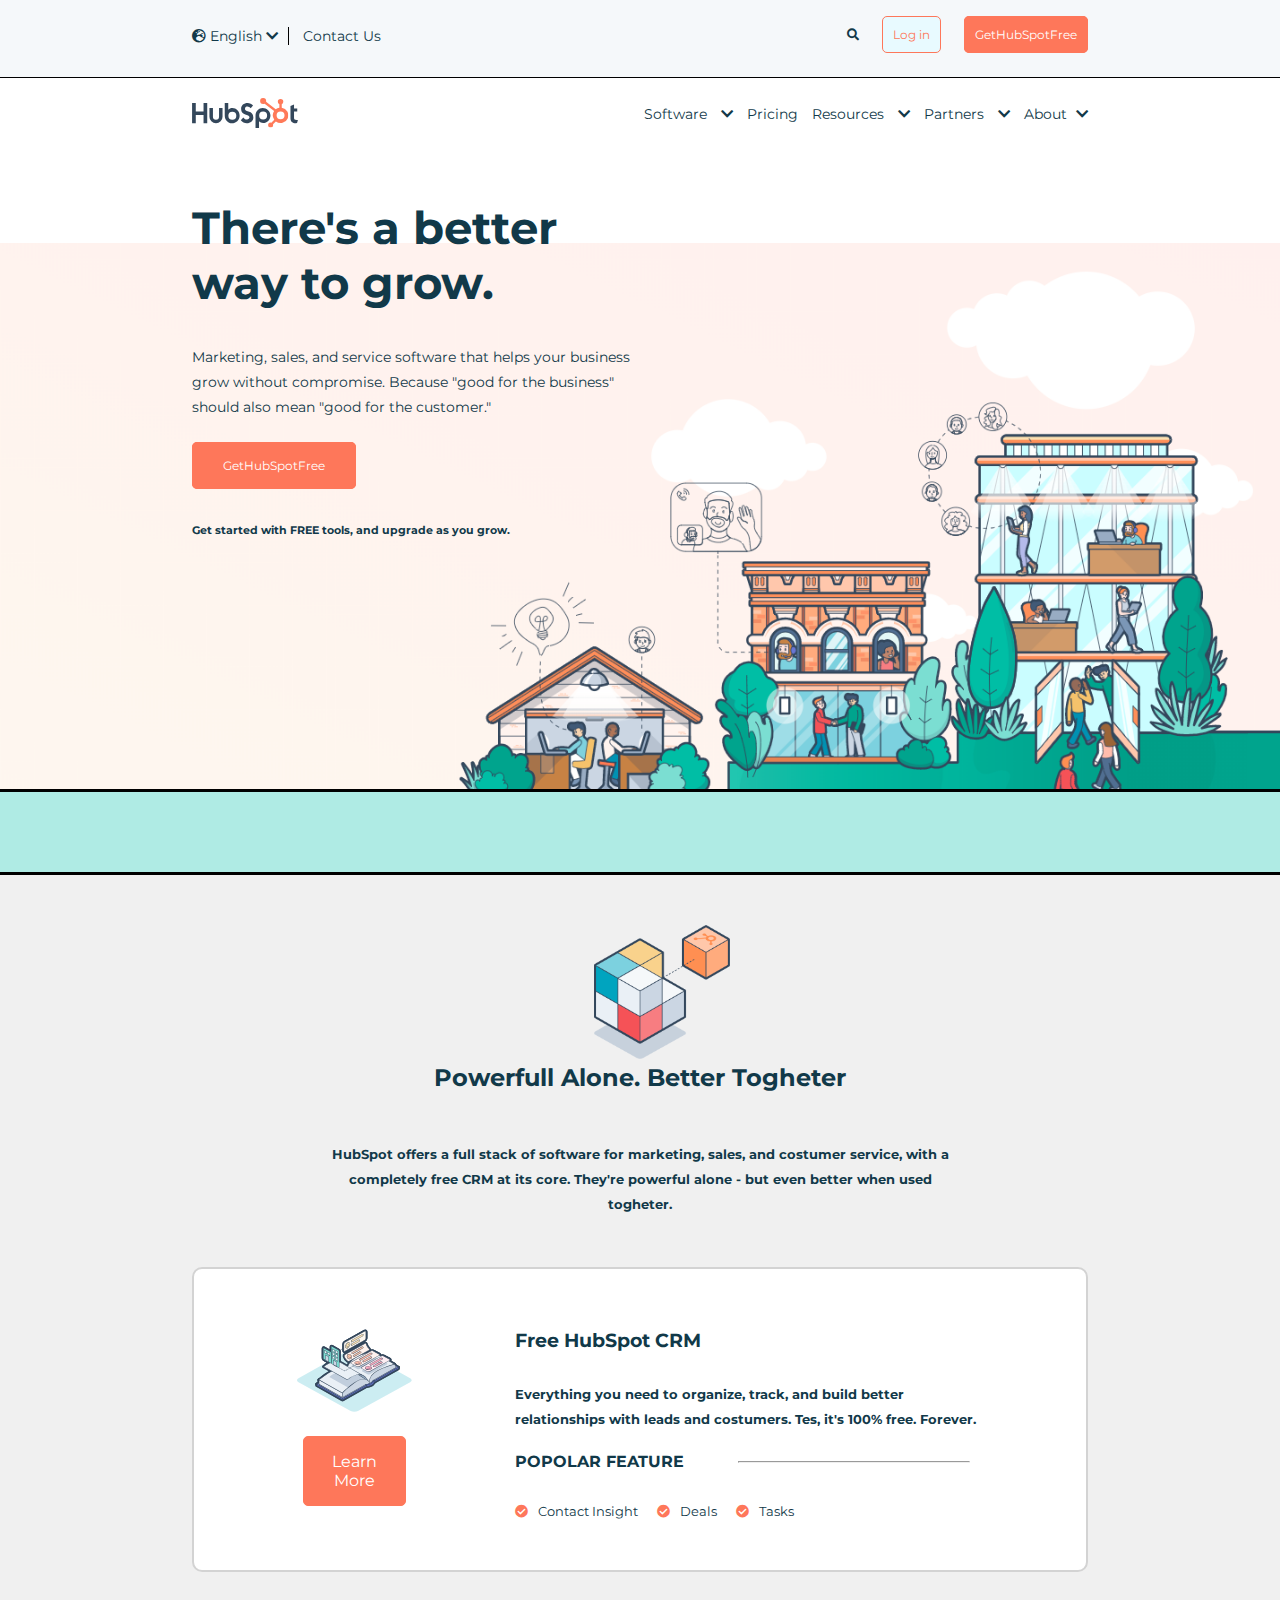
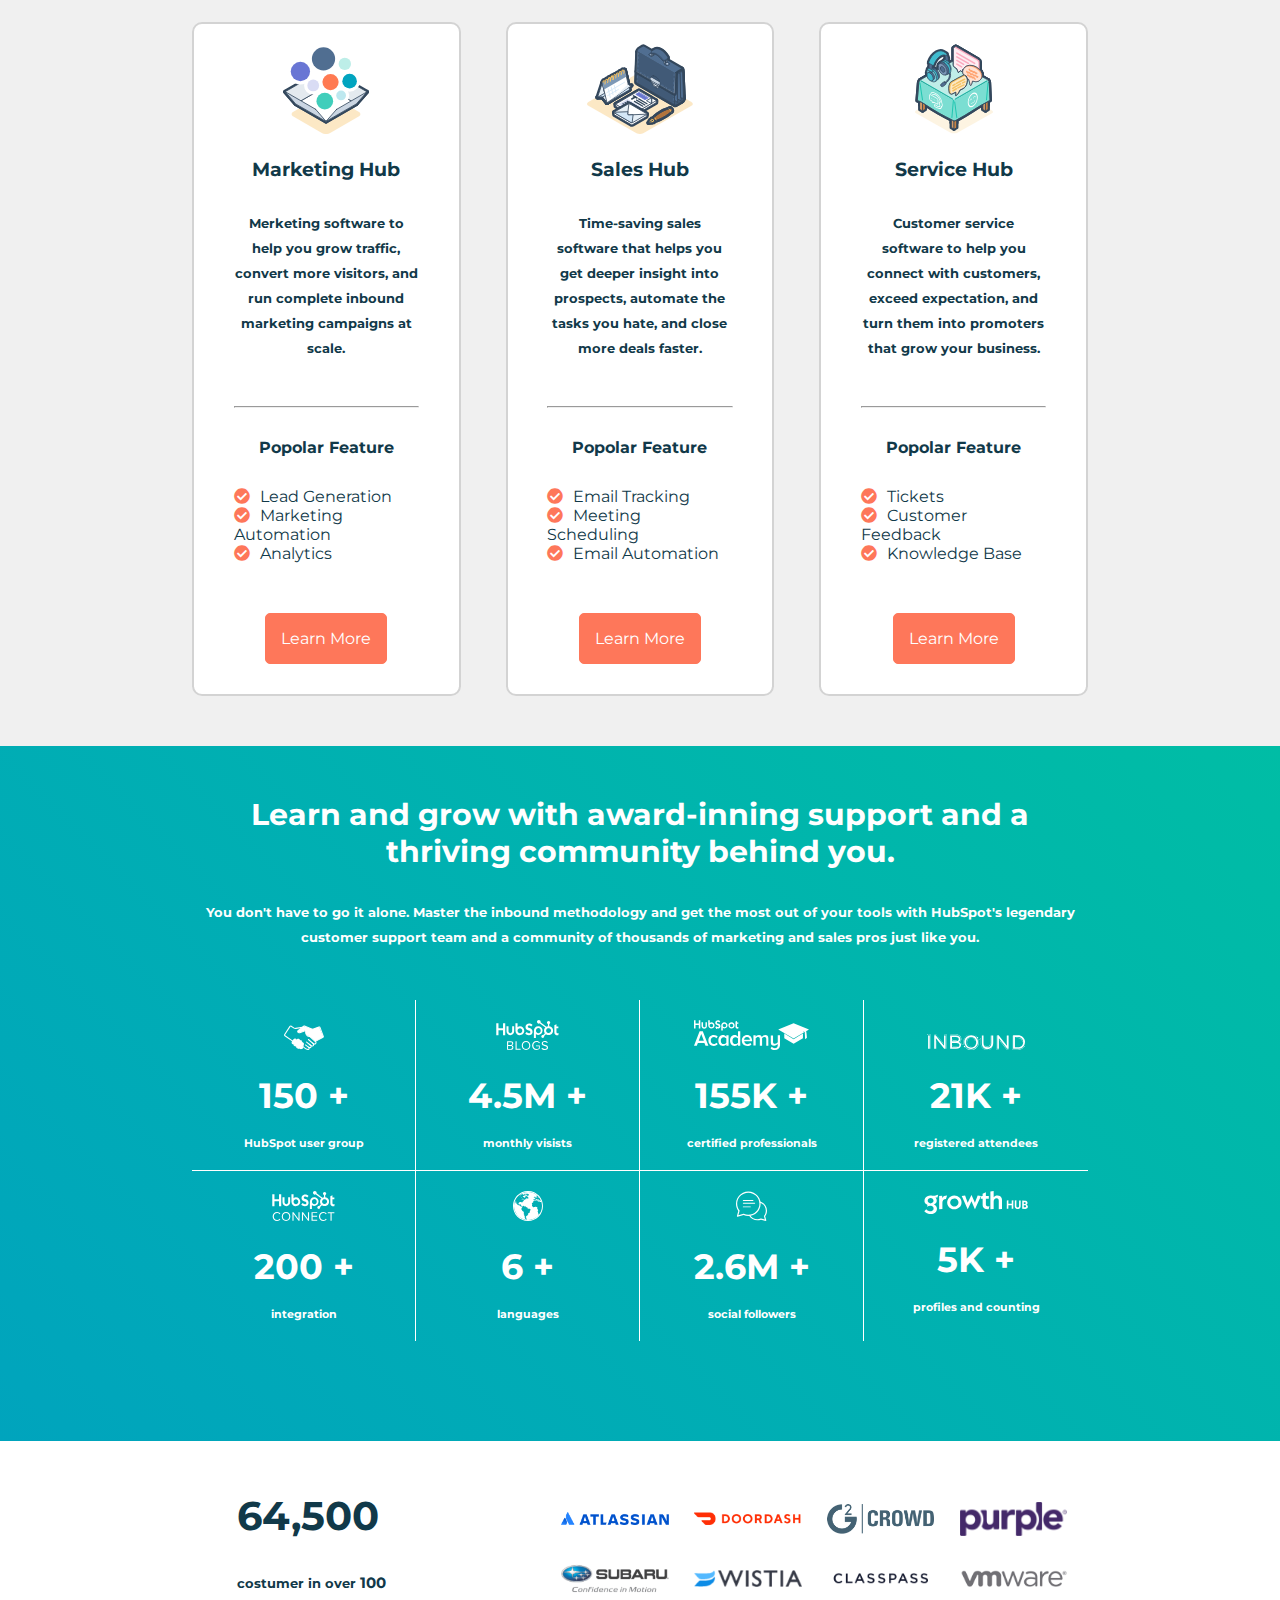
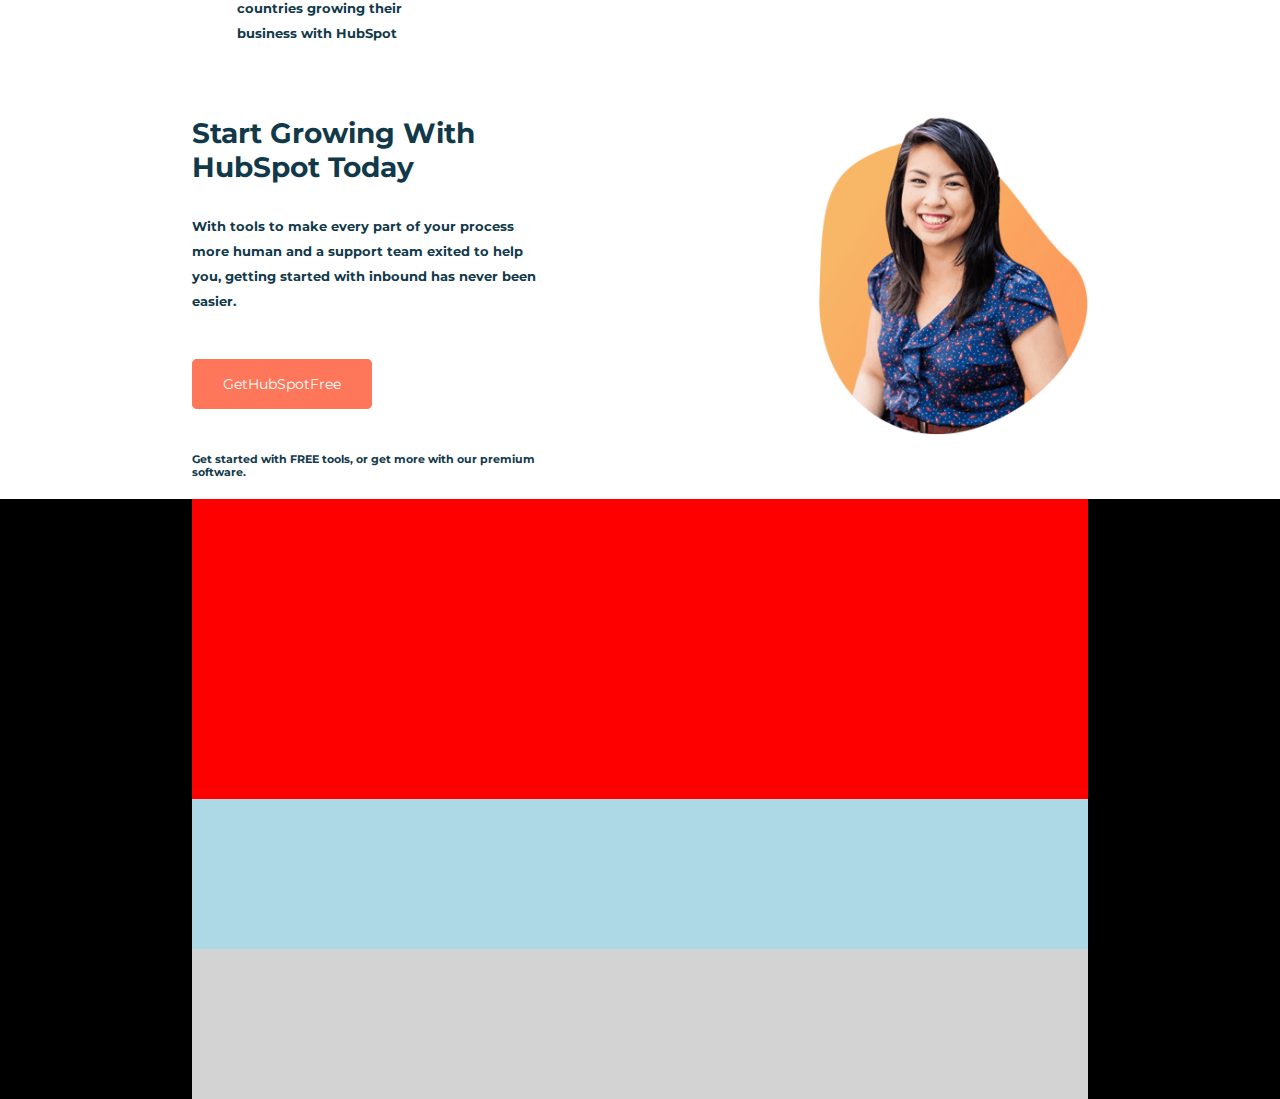
==== commit fcbb852d: "main completato" ====
--- a/index.html
+++ b/index.html
@@ -74,80 +74,83 @@
 <!-- Main -->
         <main>
 <!-- Colonne -->
-            <section class="colonne margini">
-                <div class="motto">
-                    <img src="img/cube.png" alt="cubo">
-                    <h2>Powerfull Alone. Better Togheter</h2>
-                    <h5>HubSpot offers a full stack of software for marketing, sales, and costumer service, with a completely free CRM at its core. They're powerful alone - but even better when used togheter.</h5>
-                </div>
-                <div class="row prima column">
-                    <div class="sinistra">
-                        <img src="img/book.svg" alt="libro">
-                        <a href="#" class="bottone">Learn More</a>
-
-                    </div>
-                    <div class="destra">
-                        <h3>Free HubSpot CRM</h3>
-                        <h5>Everything you need to organize, track, and build better relationships with leads and costumers. Tes, it's 100% free. Forever.</h5>
-                        <h4>POPOLAR FEATURE</h4>
-                        <hr>
-                        <ul>
-                            <li><i class="fas fa-check-circle"></i>Contact Insight</li>
-                            <li><i class="fas fa-check-circle"></i>Deals</li>
-                            <li><i class="fas fa-check-circle"></i>Tasks</li>
-                        </ul>
-                    </div>
-                </div>
-                <div class="row seconda ">
-                    <aside class="column sinistra">
-                        <img src="img/marketing.svg" alt="libro">
-                        <div class="margini">
-                            <h3>Marketing Hub</h3>
-                            <h5>Merketing software to help you grow traffic, convert more visitors, and run complete inbound marketing campaigns at scale.</h5>
+            <div class="container_colonne">
+                <section class="colonne margini">
+                    <div class="motto">
+                        <img src="img/cube.png" alt="cubo">
+                        <h2>Powerfull Alone. Better Togheter</h2>
+                        <h5>HubSpot offers a full stack of software for marketing, sales, and costumer service, with a completely free CRM at its core. They're powerful alone - but even better when used togheter.</h5>
+                    </div>
+                    <div class="row prima column">
+                        <div class="sinistra">
+                            <img src="img/book.svg" alt="libro">
+                            <a href="#" class="bottone">Learn More</a>
+
+                        </div>
+                        <div class="destra">
+                            <h3>Free HubSpot CRM</h3>
+                            <h5>Everything you need to organize, track, and build better relationships with leads and costumers. Tes, it's 100% free. Forever.</h5>
+                            <h4>POPOLAR FEATURE</h4>
                             <hr>
-                            <h4>Popolar Feature</h4>
                             <ul>
-                                <li><i class="fas fa-check-circle"></i>Lead Generation</li>
-                                <li><i class="fas fa-check-circle"></i>Marketing Automation</li>
-                                <li><i class="fas fa-check-circle"></i>Analytics</li>
+                                <li><i class="fas fa-check-circle"></i>Contact Insight</li>
+                                <li><i class="fas fa-check-circle"></i>Deals</li>
+                                <li><i class="fas fa-check-circle"></i>Tasks</li>
                             </ul>
-                            <a href="#"class="bottone">Learn More</a>
-                        </div>
-                    </aside>
-                    <aside class="column centrale">
-                        <img src="img/sales.svg" alt="libro">
-                        <div class="margini">
-                            <h3>Sales Hub</h3>
-                            <h5>Time-saving sales software that helps you get deeper insight into prospects, automate the tasks you hate, and close more deals faster.</h5>
-                            <hr>
-                            <h4>Popolar Feature</h4>
-                            <ul>
-                                <li><i class="fas fa-check-circle"></i>Email Tracking</li>
-                                <li><i class="fas fa-check-circle"></i>Meeting Scheduling</li>
-                                <li><i class="fas fa-check-circle"></i>Email Automation</li>
-                            </ul>
-                            <a href="#"class="bottone">Learn More</a>
-                        </div>
-                    </aside>
-                    <aside class="column destra">
-                        <img src="img/service.svg" alt="libro">
-                        <div class="margini">
-                            <h3>Service Hub</h3>
-                            <h5>Customer service software to help you connect with customers, exceed expectation, and turn them into promoters that grow your business.</h5>
-                            <hr>
-                            <h4>Popolar Feature</h4>
-                            <ul>
-                                <li><i class="fas fa-check-circle"></i>Tickets</li>
-                                <li><i class="fas fa-check-circle"></i>Customer Feedback</li>
-                                <li><i class="fas fa-check-circle"></i>Knowledge Base</li>
-                            </ul>
-                            <a href="#"class="bottone">Learn More</a>
-                        </div>
-                    </aside>
-
-                </div>
-
-            </section>
+                        </div>
+                    </div>
+                    <div class="row seconda ">
+                        <aside class="column sinistra">
+                            <img src="img/marketing.svg" alt="libro">
+                            <div class="margini">
+                                <h3>Marketing Hub</h3>
+                                <h5>Merketing software to help you grow traffic, convert more visitors, and run complete inbound marketing campaigns at scale.</h5>
+                                <hr>
+                                <h4>Popolar Feature</h4>
+                                <ul>
+                                    <li><i class="fas fa-check-circle"></i>Lead Generation</li>
+                                    <li><i class="fas fa-check-circle"></i>Marketing Automation</li>
+                                    <li><i class="fas fa-check-circle"></i>Analytics</li>
+                                </ul>
+                                <a href="#"class="bottone">Learn More</a>
+                            </div>
+                        </aside>
+                        <aside class="column centrale">
+                            <img src="img/sales.svg" alt="libro">
+                            <div class="margini">
+                                <h3>Sales Hub</h3>
+                                <h5>Time-saving sales software that helps you get deeper insight into prospects, automate the tasks you hate, and close more deals faster.</h5>
+                                <hr>
+                                <h4>Popolar Feature</h4>
+                                <ul>
+                                    <li><i class="fas fa-check-circle"></i>Email Tracking</li>
+                                    <li><i class="fas fa-check-circle"></i>Meeting Scheduling</li>
+                                    <li><i class="fas fa-check-circle"></i>Email Automation</li>
+                                </ul>
+                                <a href="#"class="bottone">Learn More</a>
+                            </div>
+                        </aside>
+                        <aside class="column destra">
+                            <img src="img/service.svg" alt="libro">
+                            <div class="margini">
+                                <h3>Service Hub</h3>
+                                <h5>Customer service software to help you connect with customers, exceed expectation, and turn them into promoters that grow your business.</h5>
+                                <hr>
+                                <h4>Popolar Feature</h4>
+                                <ul>
+                                    <li><i class="fas fa-check-circle"></i>Tickets</li>
+                                    <li><i class="fas fa-check-circle"></i>Customer Feedback</li>
+                                    <li><i class="fas fa-check-circle"></i>Knowledge Base</li>
+                                </ul>
+                                <a href="#"class="bottone">Learn More</a>
+                            </div>
+                        </aside>
+
+                    </div>
+
+                </section>
+
+            </div>
 
 <!-- Learn and Growth -->
             <section class="learn">
@@ -205,26 +208,40 @@
 
 <!-- Partners -->
             <section class="partners margini">
-                <div class="">
-
-                </div>
+
                 <div class="row partners_superiore">
                     <div class="numeri">
-
+                        <span>64,500</span>
+                        <h5>costumer in over <span>100</span> countries growing their business with HubSpot</h5>
                     </div>
                     <div class="loghi">
-
+                        <div class="loghi_superiore">
+                            <img src="img/atlassian.png" alt="">
+                            <img src="img/doordash.png" alt="">
+                            <img src="img/g2crowd-logo@2x.png" alt="">
+                            <img src="img/purple-logo@2x.png" alt="">
+                        </div>
+                        <div class="loghi_superiore">
+                            <img src="img/subaru.png" alt="">
+                            <img src="img/wistia.png" alt="">
+                            <img src="img/classpass.png" alt="">
+                            <img src="img/vmware.png" alt="">
+                        </div>
                     </div>
 
                 </div>
                 <div class="row partners_inferiore">
                     <div class="start">
-
-                    </div>
-                    <div class="tizia">
-
-                    </div>
-                </div>
+                        <h2>Start Growing With HubSpot Today</h2>
+                        <h5>With tools to make every part of your process more human and a support team exited to help you, getting started with inbound has never been easier.</h5>
+                        <a href="#" class="bottone">GetHubSpotFree</a>
+                        <h6>Get started with FREE tools, or get more with our premium software.</h6>
+                    </div>
+                    <div class="donna">
+                        <img src="img/woman.webp" alt="donna">
+                    </div>
+                </div>
+
             </section>
         </main>
 
--- a/css/style.css
+++ b/css/style.css
@@ -8,7 +8,6 @@
 
 body{
     font-family: 'Montserrat', sans-serif;
-    font-weight: 400;
     color: #113949;
 
 }
@@ -171,7 +170,7 @@
 
 }
 /* Regole Main */
-main{
+.container_colonne{
     background-color: #F0F0F0;
 }
 
@@ -348,49 +347,83 @@
 
 /* Regole Partners */
 .partners{
-    height: 700px;
-    background-color: lightgrey;
-}
-
-/* row superiore */
-.partners_superiore{
-    /* height: 250px; */
-}
-
+    padding-top: 50px;
+    padding-bottom: 20px;
+}
+
+/* row superiore numeri*/
 .numeri{
     float: left;
     width: 20%;
-    height: 250px;
-    background-color: red;
-}
-
+    margin-left: 5%;
+}
+
+.partners_superiore .numeri > span{
+    font-size: 40px;
+    font-weight: 700;
+}
+
+.numeri h5{
+    margin-top: 30px;
+}
+
+.numeri h5 > span{
+    font-size: 15px;
+}
+
+/* row superiore loghi */
 .loghi{
     float: right;
     width: 60%;
-    height: 150px;
-    background-color: red;
-
-}
+}
+
+.loghi img{
+    max-width: 20%;
+    height: auto;
+    margin: 2%;
+    vertical-align: middle;
+}
+
+
 
 /* row inferiore */
 .partners_inferiore{
-    /* height: 450px; */
-}
-
+    padding-top: 50px;
+}
+
+/* sinistra */
 .start{
     float: left;
     width: 40%;
-    height: 440px;
-    background-color: red;
-}
-
-.tizia{
+}
+
+.start h2{
+    font-size: 28px;
+}
+
+.start h5{
+    margin: 30px 0 60px 0;
+}
+
+.start a{
+    padding: 15px 30px;
+    font-size: 14px;
+}
+
+.start h6{
+    margin-top: 60px;
+}
+
+/* destra */
+.donna{
     float: right;
     width: 30%;
-    height: 440px;
-    background-color: red;
-}
-
+}
+
+.donna img{
+    width: 100%;
+    height: auto;
+}
 /* Regole Footer */
 footer{
     /* height: 700px; */
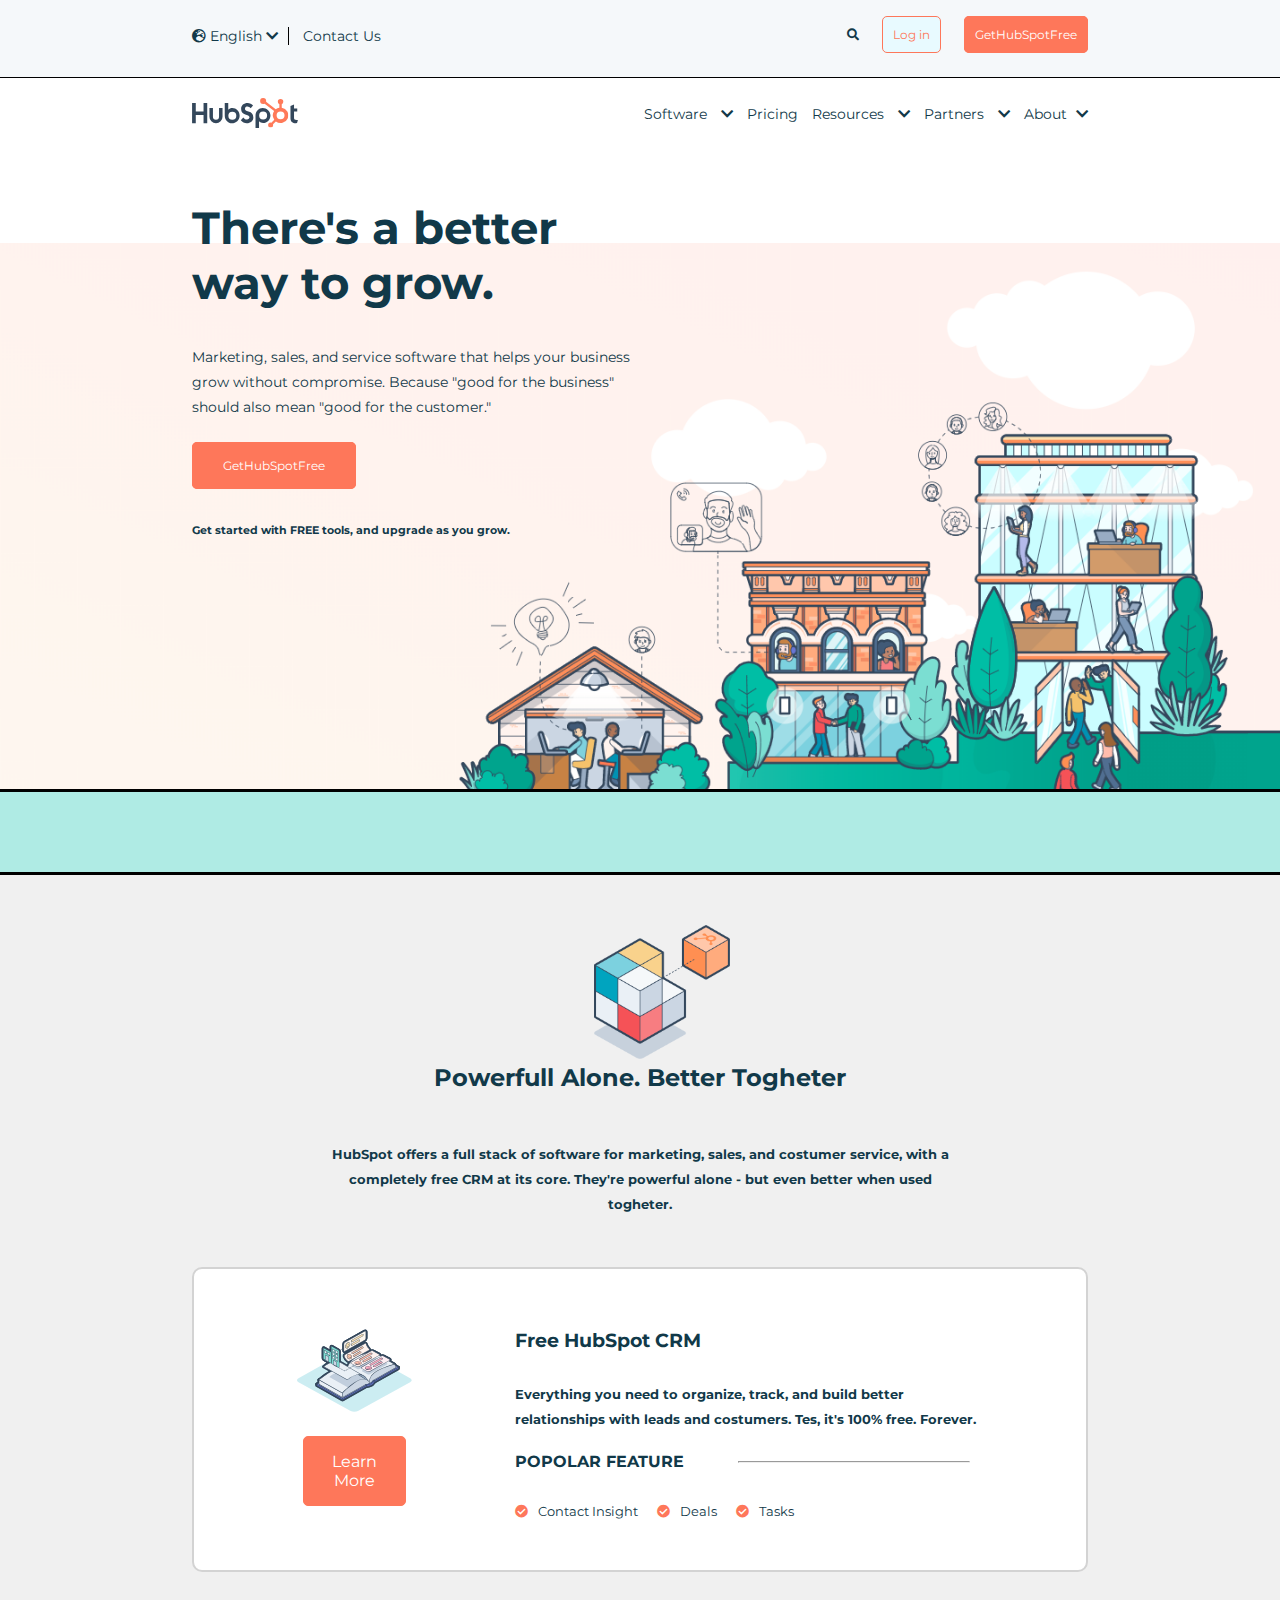
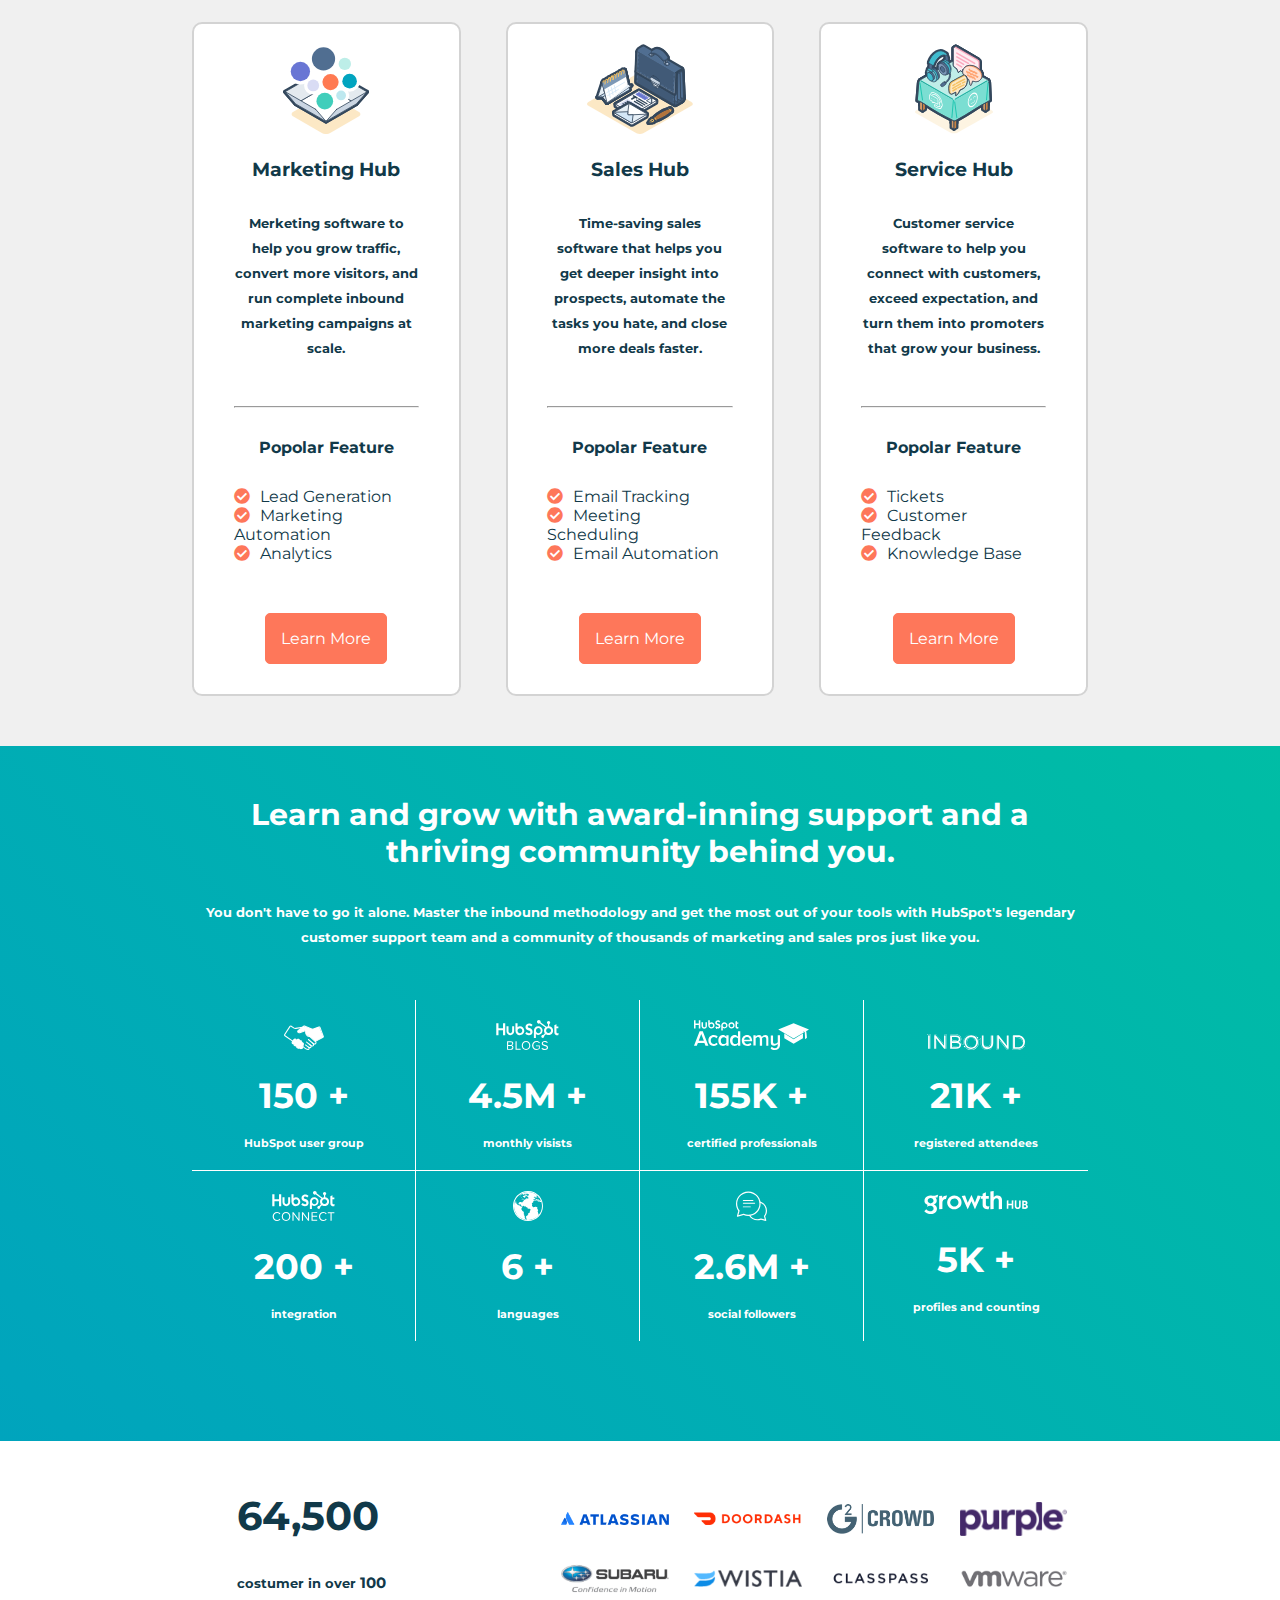
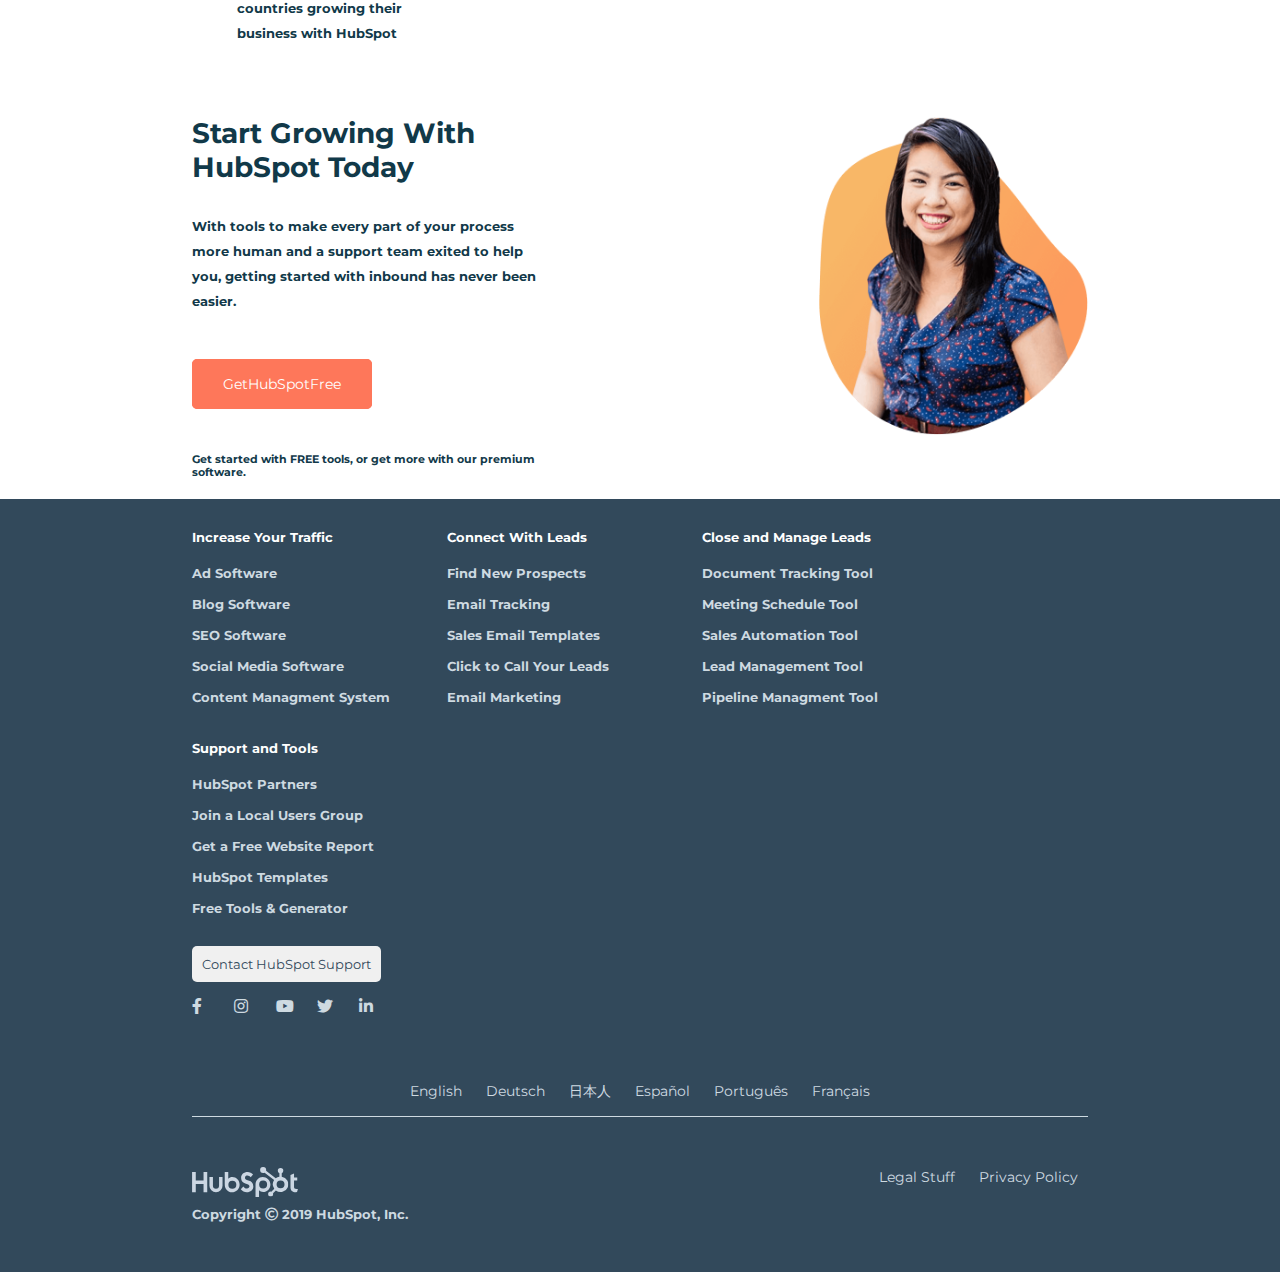
==== commit 777b3a3c: "Progetto concluso" ====
--- a/index.html
+++ b/index.html
@@ -249,23 +249,64 @@
         <footer>
             <div class="row margini">
                 <div class="column">
-
+                    <h5>Increase Your Traffic</h5>
+                    <h5>Ad Software</h5>
+                    <h5>Blog Software</h5>
+                    <h5>SEO Software</h5>
+                    <h5>Social Media Software</h5>
+                    <h5>Content Managment System</h5>
                 </div>
                 <div class="column">
-
+                    <h5>Connect With Leads</h5>
+                    <h5>Find New Prospects</h5>
+                    <h5>Email Tracking</h5>
+                    <h5>Sales Email Templates</h5>
+                    <h5>Click to Call Your Leads</h5>
+                    <h5>Email Marketing</h5>
                 </div>
                 <div class="column">
-
+                    <h5>Close and Manage Leads</h5>
+                    <h5>Document Tracking Tool</h5>
+                    <h5>Meeting Schedule Tool</h5>
+                    <h5>Sales Automation Tool</h5>
+                    <h5>Lead Management Tool</h5>
+                    <h5>Pipeline Managment Tool</h5>
                 </div>
                 <div class="column">
-
-                </div>
+                    <h5>Support and Tools</h5>
+                    <h5>HubSpot Partners</h5>
+                    <h5>Join a Local Users Group</h5>
+                    <h5>Get a Free Website Report</h5>
+                    <h5>HubSpot Templates</h5>
+                    <h5>Free Tools & Generator</h5>
+                    <a href="#" class="supporto">Contact HubSpot Support</a>
+                    <div class="social">
+                        <a href="#"><i class="fab fa-facebook-f"></i></a>
+                        <a href="#"><i class="fab fa-instagram"></i></a>
+                        <a href="#"><i class="fab fa-youtube"></i></a>
+                        <a href="#"><i class="fab fa-twitter"></i></a>
+                        <a href="#"><i class="fab fa-linkedin-in"></i></a>
+                    </div>
+                </div>
+
             </div>
             <div class="lingue margini">
-
-            </div>
-            <div class="copiright margini">
-
+                <a href="#">English</a>
+                <a href="#">Deutsch</a>
+                <a href="#">日本人</a>
+                <a href="#">Español</a>
+                <a href="#">Português</a>
+                <a href="#">Français</a>
+            </div>
+            <div class="row copyright margini">
+                <div class="logo_sinistra">
+                    <img src="img/logo_gray.svg" alt="logo">
+                    <h5>Copyright<i class="far fa-copyright"></i>2019 HubSpot, Inc.</h5>
+                </div>
+                <div class="legal_stuff">
+                    <a href="#">Legal Stuff</a>
+                    <a href="#">Privacy Policy</a>
+                </div>
             </div>
         </footer>
     </body>
--- a/css/style.css
+++ b/css/style.css
@@ -234,7 +234,7 @@
     margin-bottom: 20px;
 }
 
-.destra h4{
+.prima .destra h4{
     display: inline-block;
     vertical-align: middle;
     margin-right: 50px;
@@ -426,24 +426,79 @@
 }
 /* Regole Footer */
 footer{
-    /* height: 700px; */
-    background-color: black;
+    background-color: #32495b;
+    padding: 10px 0 50px 0;
+    text-align: left;
+    color: rgb(206,218,225);
+}
+
+footer a{
+    color: rgb(206,218,225);
 }
 
 footer .column{
     float: left;
-    height: 300px;
-    background-color: red;
-    width: 25%;
-
-}
-
+    width: 20%;
+    min-width: 210px;
+    margin-right:5%;
+}
+
+footer .column h5:first-child{
+    color: white;
+    margin: 20px 0;
+}
+
+footer .column h5{
+    margin: 15px 0;
+}
+
+.supporto{
+    display: inline-block;
+    text-decoration: none;
+    font-size: 13px;
+    color: #32495b;
+    border-radius: 5px;
+    background-color: #F0F0F0;
+    padding: 10px;
+    margin: 15px 0;
+}
+
+.social i{
+    width: 18%;
+    text-align: left;
+}
+
+/* lingue del footer */
 .lingue{
-    height: 150px;
-    background-color: lightblue;
-}
-
-.copiright{
-    height: 150px;
-    background-color: lightgrey;
-}
+    border-bottom: 1px solid rgb(206,218,225);
+    margin-top: 50px;
+    padding: 15px;
+    text-align: center;
+}
+.lingue a, .legal_stuff a{
+    text-decoration: none;
+    color: rgb(206,218,225);
+    margin: 0 10px;
+    font-size: 14px;
+}
+
+/* sezione copyright del footer */
+.copyright{
+    margin-top: 50px;
+}
+
+.logo_sinistra{
+    float: left;
+}
+
+.copyright h5{
+    margin-top: 5px;
+}
+
+.copyright h5 > i{
+    margin: 0 4px;
+}
+
+.legal_stuff{
+    float: right;
+}
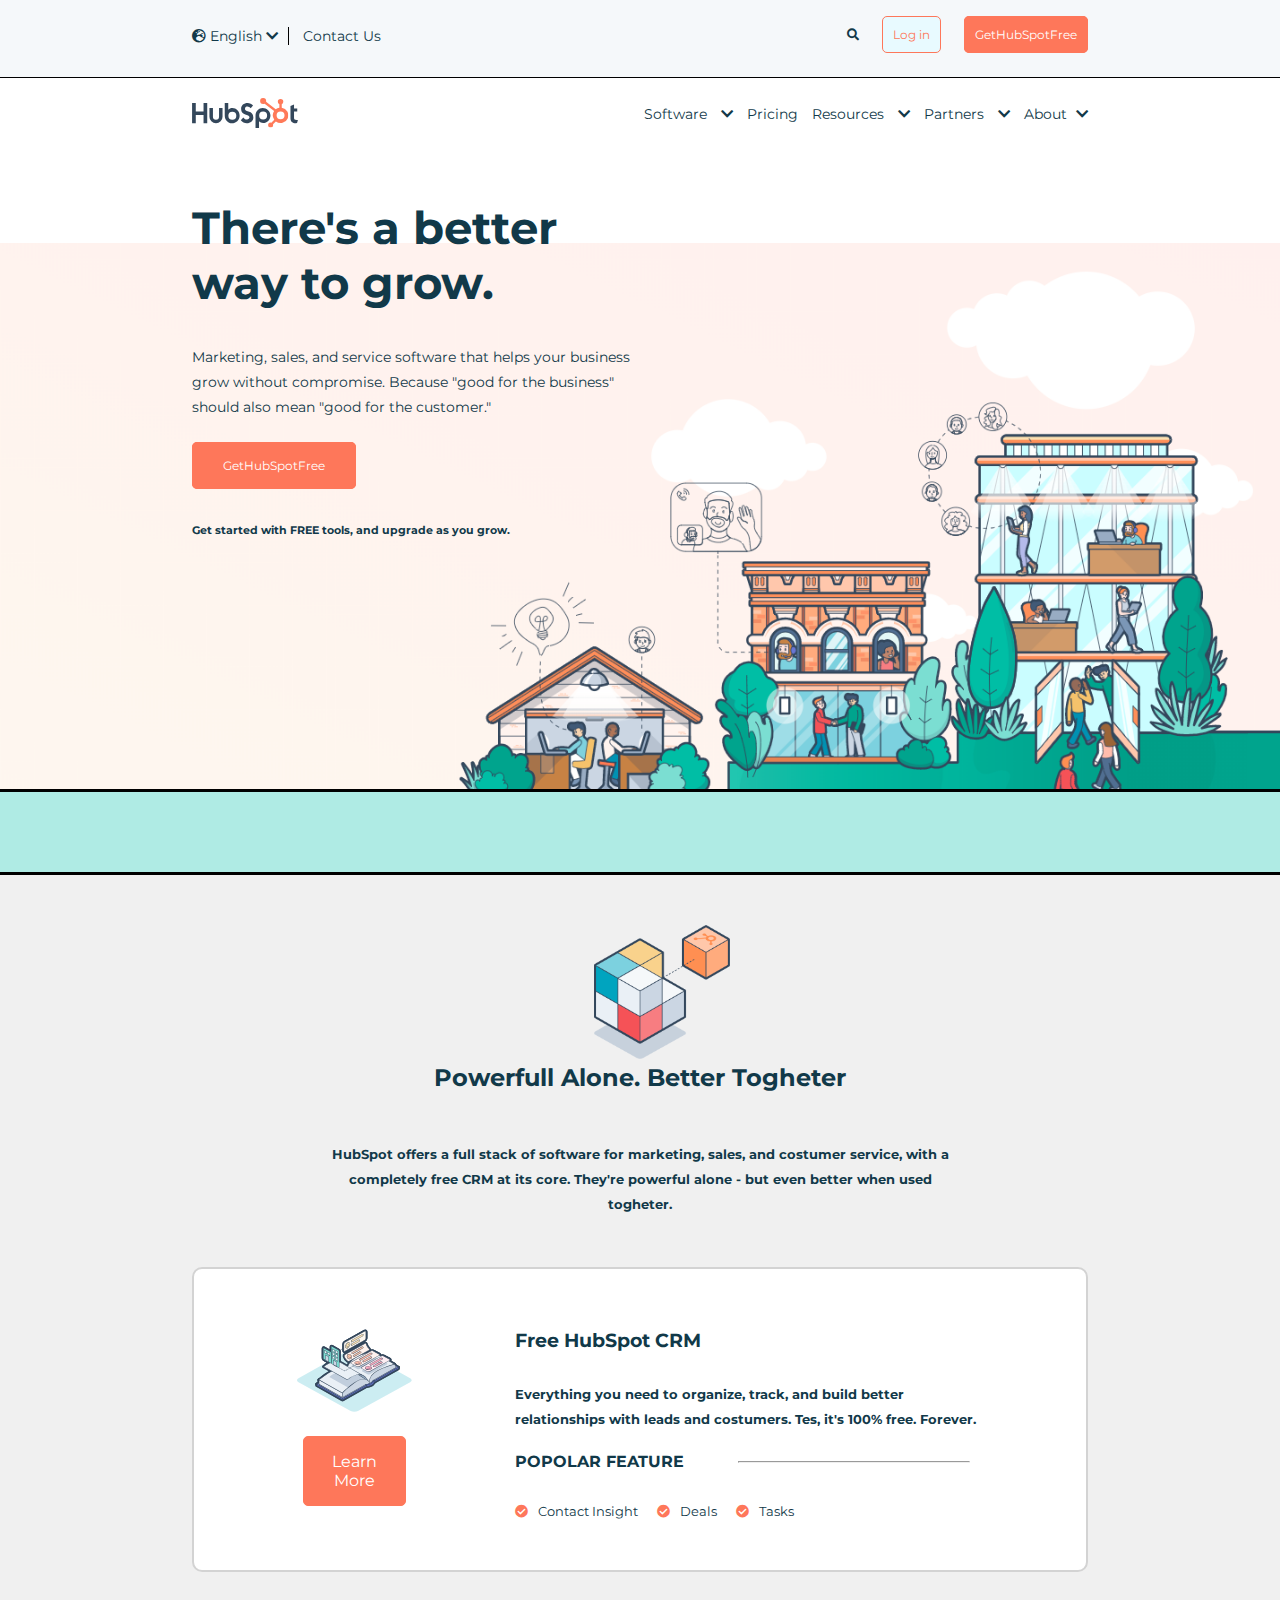
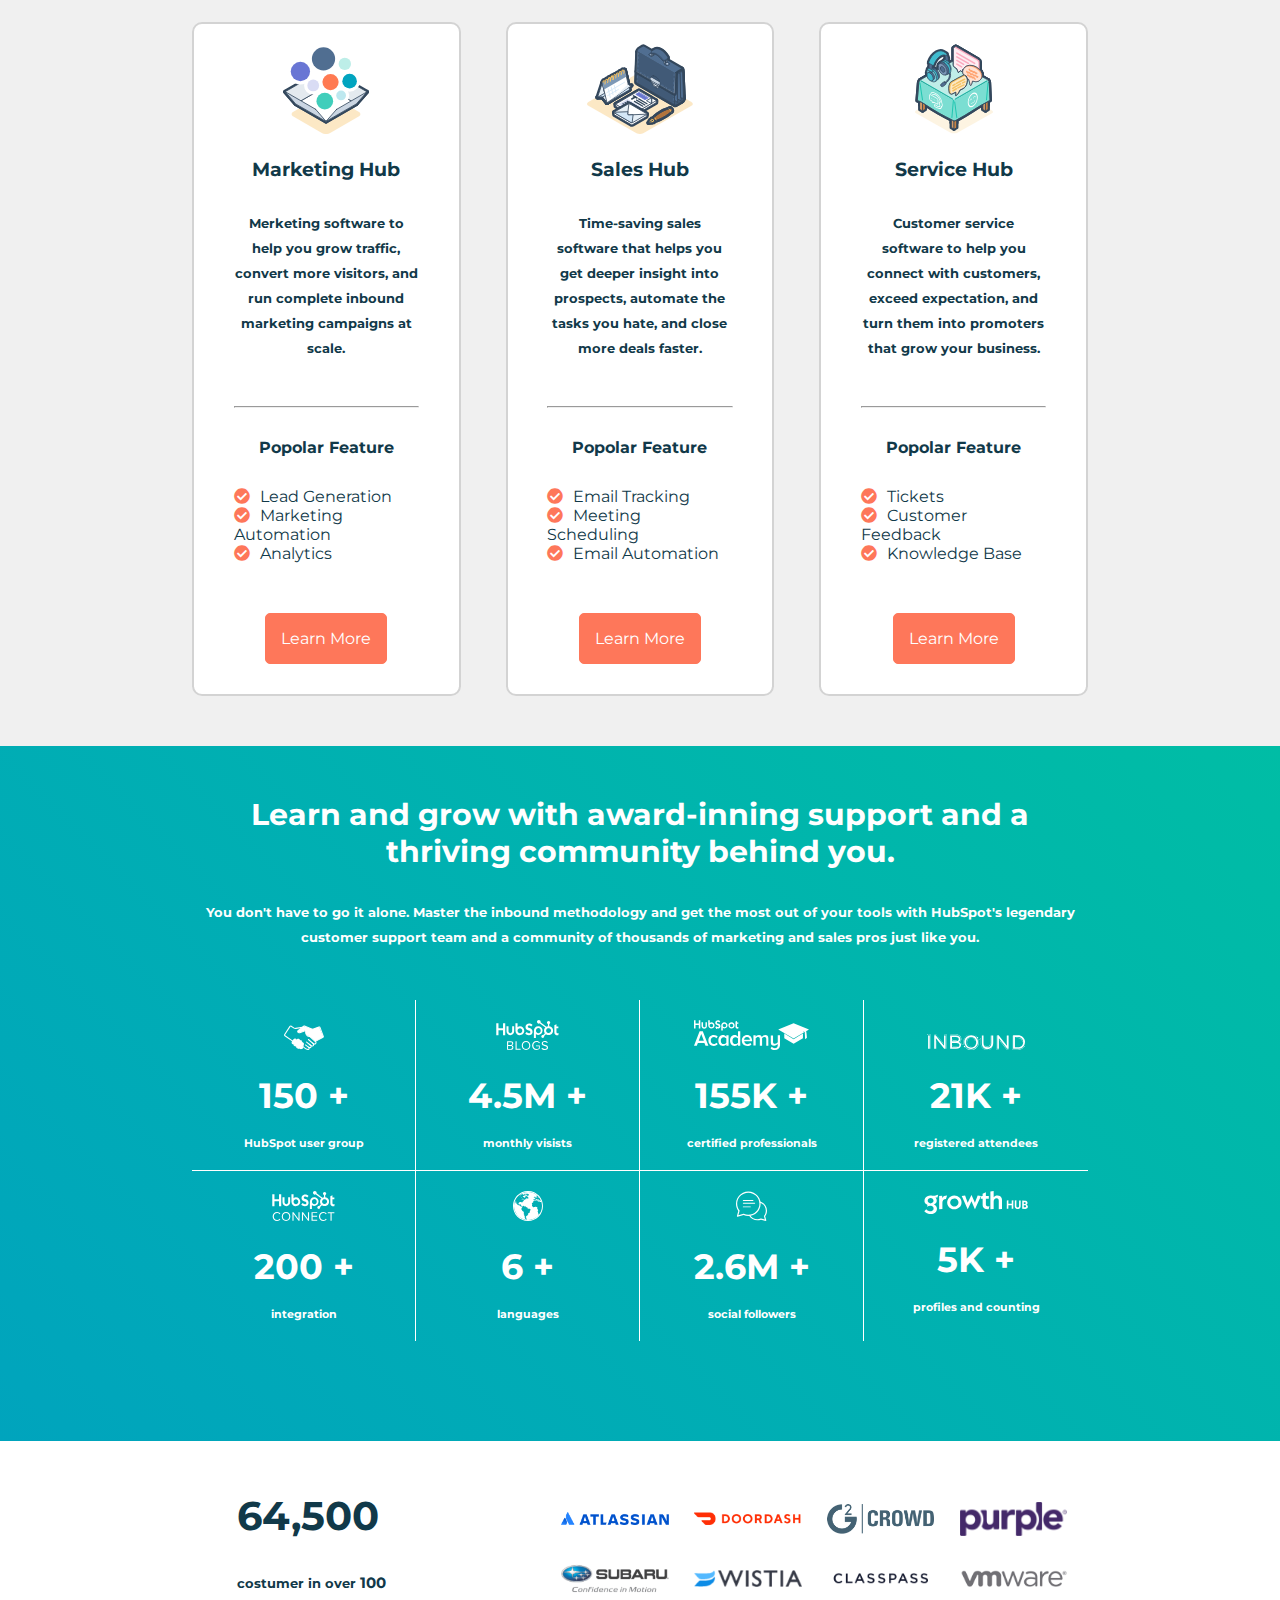
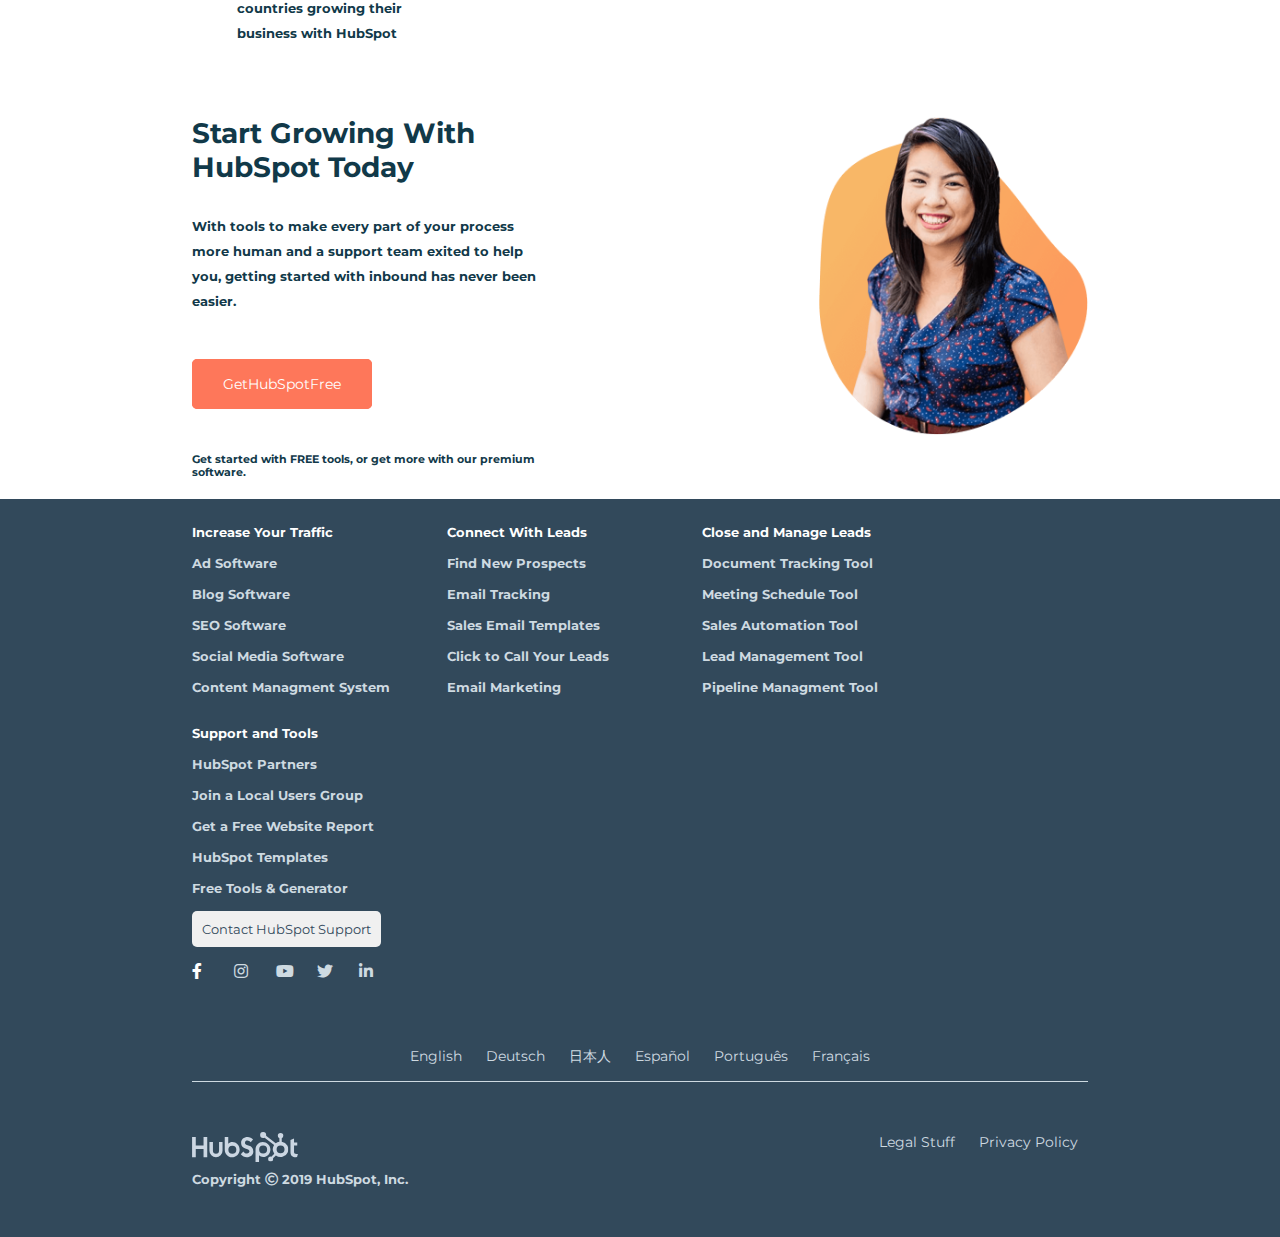
==== commit a174e15d: "Aggiunta commenti e piccole correzioni" ====
--- a/index.html
+++ b/index.html
@@ -12,8 +12,8 @@
 
 <!-- Header -->
         <header>
+<!-- Pre-Nav -->
             <div class="pre-nav">
-
                 <div class="row margini">
                     <div class="sinistra">
                         <div class="lingua">
@@ -35,8 +35,9 @@
                     </div>
                 </div>
             </div>
+
+<!-- Nav -->
             <nav>
-
                 <div class="row margini">
                     <img src="img/logo.svg" alt="logo">
                     <div class="drop">
@@ -73,7 +74,6 @@
 
 <!-- Main -->
         <main>
-<!-- Colonne -->
             <div class="container_colonne">
                 <section class="colonne margini">
                     <div class="motto">
@@ -81,6 +81,8 @@
                         <h2>Powerfull Alone. Better Togheter</h2>
                         <h5>HubSpot offers a full stack of software for marketing, sales, and costumer service, with a completely free CRM at its core. They're powerful alone - but even better when used togheter.</h5>
                     </div>
+
+<!--Prima Riga Main -->
                     <div class="row prima column">
                         <div class="sinistra">
                             <img src="img/book.svg" alt="libro">
@@ -99,6 +101,8 @@
                             </ul>
                         </div>
                     </div>
+
+<!--Seconda Riga Main -->
                     <div class="row seconda ">
                         <aside class="column sinistra">
                             <img src="img/marketing.svg" alt="libro">
@@ -112,7 +116,7 @@
                                     <li><i class="fas fa-check-circle"></i>Marketing Automation</li>
                                     <li><i class="fas fa-check-circle"></i>Analytics</li>
                                 </ul>
-                                <a href="#"class="bottone">Learn More</a>
+                                <a href="#" class="bottone">Learn More</a>
                             </div>
                         </aside>
                         <aside class="column centrale">
@@ -127,7 +131,7 @@
                                     <li><i class="fas fa-check-circle"></i>Meeting Scheduling</li>
                                     <li><i class="fas fa-check-circle"></i>Email Automation</li>
                                 </ul>
-                                <a href="#"class="bottone">Learn More</a>
+                                <a href="#" class="bottone">Learn More</a>
                             </div>
                         </aside>
                         <aside class="column destra">
@@ -142,7 +146,7 @@
                                     <li><i class="fas fa-check-circle"></i>Customer Feedback</li>
                                     <li><i class="fas fa-check-circle"></i>Knowledge Base</li>
                                 </ul>
-                                <a href="#"class="bottone">Learn More</a>
+                                <a href="#" class="bottone">Learn More</a>
                             </div>
                         </aside>
 
@@ -158,46 +162,48 @@
                     <h2>Learn and grow with award-inning support and a thriving community behind you.</h2>
                     <h5>You don't have to go it alone. Master the inbound methodology and get the most out of your tools with HubSpot's legendary customer support team and a community of thousands of marketing and sales pros just like you.</h5>
                 </div>
+
+<!-- Sezione con quadrati -->
                 <div class="row learn_quadrati_1 margini">
                     <div class="quadrato">
-                        <img src="img\homepage_community_agency.svg" alt="mani">
+                        <img src="img/homepage_community_agency.svg" alt="mani">
                         <span class="numeroni">150 +</span>
                         <h6>HubSpot user group</h6>
                     </div>
                     <div class="quadrato">
-                        <img src="img\homepage_community_blog.svg" alt="mani">
+                        <img src="img/homepage_community_blog.svg" alt="mani">
                         <span class="numeroni">4.5M +</span>
                         <h6>monthly visists</h6>
                     </div>
                     <div class="quadrato">
-                        <img src="img\homepage_community_academy.svg" alt="mani">
+                        <img src="img/homepage_community_academy.svg" alt="mani">
                         <span class="numeroni">155K +</span>
                         <h6>certified professionals</h6>
                     </div>
                     <div class="quadrato">
-                        <img src="img\homepage_community_inbound.svg" alt="mani">
+                        <img src="img/homepage_community_inbound.svg" alt="mani">
                         <span class="numeroni">21K +</span>
                         <h6>registered attendees</h6>
                     </div>
                 </div>
                 <div class="row learn_quadrati_2 margini">
                     <div class="quadrato">
-                        <img src="img\homepage_community_connect.svg" alt="mani">
+                        <img src="img/homepage_community_connect.svg" alt="mani">
                         <span class="numeroni">200 +</span>
                         <h6>integration</h6>
                     </div>
                     <div class="quadrato">
-                        <img src="img\homepage_community_globe.svg" alt="mani">
+                        <img src="img/homepage_community_globe.svg" alt="mani">
                         <span class="numeroni">6 +</span>
                         <h6>languages</h6>
                     </div>
                     <div class="quadrato">
-                        <img src="img\homepage_community_followers.svg" alt="mani">
+                        <img src="img/homepage_community_followers.svg" alt="mani">
                         <span class="numeroni">2.6M +</span>
                         <h6>social followers</h6>
                     </div>
                     <div class="quadrato">
-                        <img src="img\homepage_community_growthhub.svg" alt="mani">
+                        <img src="img/homepage_community_growthhub.svg" alt="mani">
                         <span class="numeroni">5K +</span>
                         <h6>profiles and counting</h6>
                     </div>
@@ -209,6 +215,7 @@
 <!-- Partners -->
             <section class="partners margini">
 
+<!-- Prima Riga Partners -->
                 <div class="row partners_superiore">
                     <div class="numeri">
                         <span>64,500</span>
@@ -230,6 +237,8 @@
                     </div>
 
                 </div>
+
+<!--Seconda Riga Partners -->
                 <div class="row partners_inferiore">
                     <div class="start">
                         <h2>Start Growing With HubSpot Today</h2>
@@ -249,36 +258,36 @@
         <footer>
             <div class="row margini">
                 <div class="column">
-                    <h5>Increase Your Traffic</h5>
-                    <h5>Ad Software</h5>
-                    <h5>Blog Software</h5>
-                    <h5>SEO Software</h5>
-                    <h5>Social Media Software</h5>
-                    <h5>Content Managment System</h5>
+                    <a href="#"><h5>Increase Your Traffic</h5></a>
+                    <a href="#"><h5>Ad Software</h5></a>
+                    <a href="#"><h5>Blog Software</h5></a>
+                    <a href="#"><h5>SEO Software</h5></a>
+                    <a href="#"><h5>Social Media Software</h5></a>
+                    <a href="#"><h5>Content Managment System</h5></a>
                 </div>
                 <div class="column">
-                    <h5>Connect With Leads</h5>
-                    <h5>Find New Prospects</h5>
-                    <h5>Email Tracking</h5>
-                    <h5>Sales Email Templates</h5>
-                    <h5>Click to Call Your Leads</h5>
-                    <h5>Email Marketing</h5>
+                    <a href="#"><h5>Connect With Leads</h5></a>
+                    <a href="#"><h5>Find New Prospects</h5></a>
+                    <a href="#"><h5>Email Tracking</h5></a>
+                    <a href="#"><h5>Sales Email Templates</h5></a>
+                    <a href="#"><h5>Click to Call Your Leads</h5></a>
+                    <a href="#"><h5>Email Marketing</h5></a>
                 </div>
                 <div class="column">
-                    <h5>Close and Manage Leads</h5>
-                    <h5>Document Tracking Tool</h5>
-                    <h5>Meeting Schedule Tool</h5>
-                    <h5>Sales Automation Tool</h5>
-                    <h5>Lead Management Tool</h5>
-                    <h5>Pipeline Managment Tool</h5>
+                    <a href="#"><h5>Close and Manage Leads</h5></a>
+                    <a href="#"><h5>Document Tracking Tool</h5></a>
+                    <a href="#"><h5>Meeting Schedule Tool</h5></a>
+                    <a href="#"><h5>Sales Automation Tool</h5></a>
+                    <a href="#"><h5>Lead Management Tool</h5></a>
+                    <a href="#"><h5>Pipeline Managment Tool</h5></a>
                 </div>
                 <div class="column">
-                    <h5>Support and Tools</h5>
-                    <h5>HubSpot Partners</h5>
-                    <h5>Join a Local Users Group</h5>
-                    <h5>Get a Free Website Report</h5>
-                    <h5>HubSpot Templates</h5>
-                    <h5>Free Tools & Generator</h5>
+                    <a href="#"><h5>Support and Tools</h5></a>
+                    <a href="#"><h5>HubSpot Partners</h5></a>
+                    <a href="#"><h5>Join a Local Users Group</h5></a>
+                    <a href="#"><h5>Get a Free Website Report</h5></a>
+                    <a href="#"><h5>HubSpot Templates</h5></a>
+                    <a href="#"><h5>Free Tools & Generator</h5></a>
                     <a href="#" class="supporto">Contact HubSpot Support</a>
                     <div class="social">
                         <a href="#"><i class="fab fa-facebook-f"></i></a>
@@ -290,6 +299,8 @@
                 </div>
 
             </div>
+
+<!-- Riga Lingue Footer -->
             <div class="lingue margini">
                 <a href="#">English</a>
                 <a href="#">Deutsch</a>
@@ -298,6 +309,8 @@
                 <a href="#">Português</a>
                 <a href="#">Français</a>
             </div>
+
+<!-- Riga copyright Footer -->
             <div class="row copyright margini">
                 <div class="logo_sinistra">
                     <img src="img/logo_gray.svg" alt="logo">
--- a/css/style.css
+++ b/css/style.css
@@ -9,7 +9,10 @@
 body{
     font-family: 'Montserrat', sans-serif;
     color: #113949;
-
+}
+
+a{
+    text-decoration: none;
 }
 
 .margini{
@@ -19,7 +22,6 @@
 
 
 .bottone{
-    text-decoration: none;
     border-radius: 5px;
     border:1px solid #fe775a;
     color: white;
@@ -117,7 +119,6 @@
 }
 
 header li a{
-    text-decoration: none;
     color: #113949;
 }
 
@@ -247,6 +248,7 @@
     vertical-align: middle;
     margin-bottom: 30px;
     color: grey;
+    background-color: grey;
 }
 
 .prima .destra ul{
@@ -384,8 +386,6 @@
     vertical-align: middle;
 }
 
-
-
 /* row inferiore */
 .partners_inferiore{
     padding-top: 50px;
@@ -424,6 +424,7 @@
     width: 100%;
     height: auto;
 }
+
 /* Regole Footer */
 footer{
     background-color: #32495b;
@@ -443,7 +444,7 @@
     margin-right:5%;
 }
 
-footer .column h5:first-child{
+footer .column a:first-child{
     color: white;
     margin: 20px 0;
 }
@@ -454,13 +455,12 @@
 
 .supporto{
     display: inline-block;
-    text-decoration: none;
     font-size: 13px;
     color: #32495b;
     border-radius: 5px;
     background-color: #F0F0F0;
     padding: 10px;
-    margin: 15px 0;
+    margin-bottom: 15px;
 }
 
 .social i{
@@ -475,8 +475,8 @@
     padding: 15px;
     text-align: center;
 }
+
 .lingue a, .legal_stuff a{
-    text-decoration: none;
     color: rgb(206,218,225);
     margin: 0 10px;
     font-size: 14px;
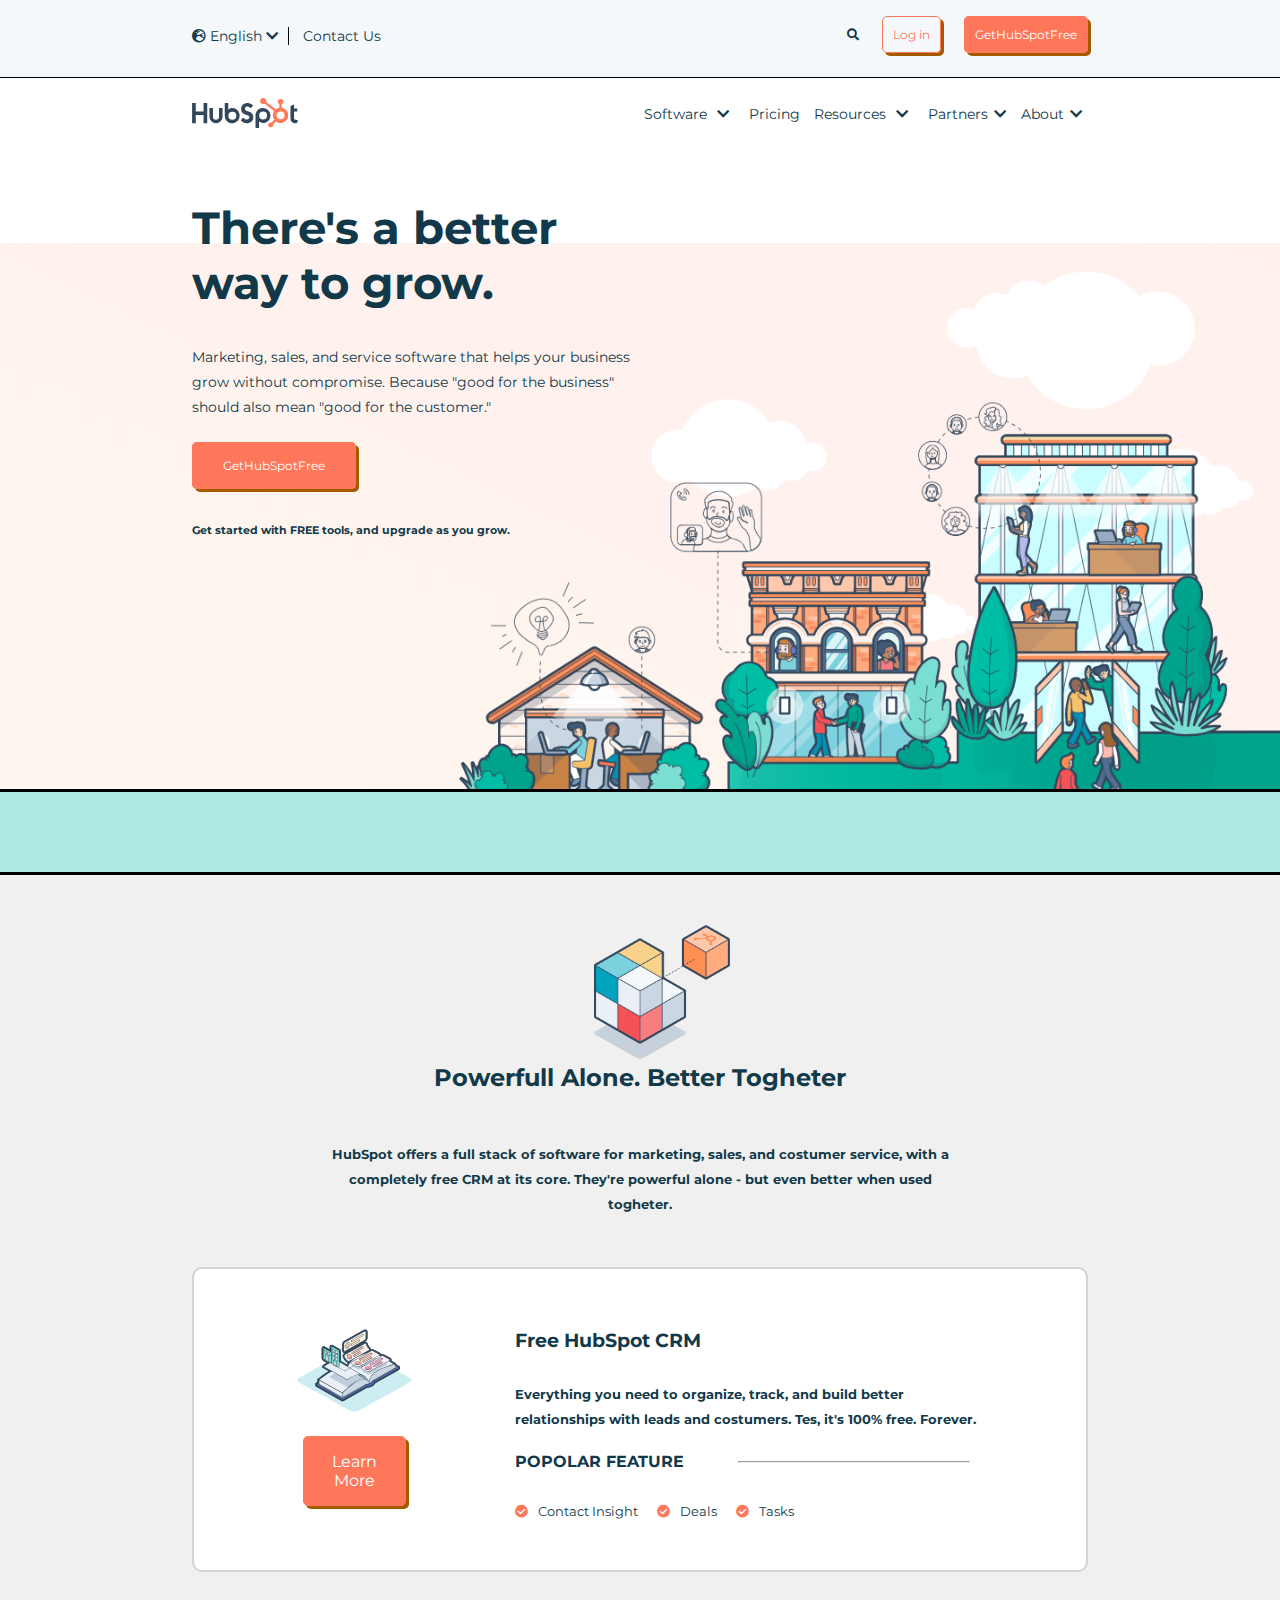
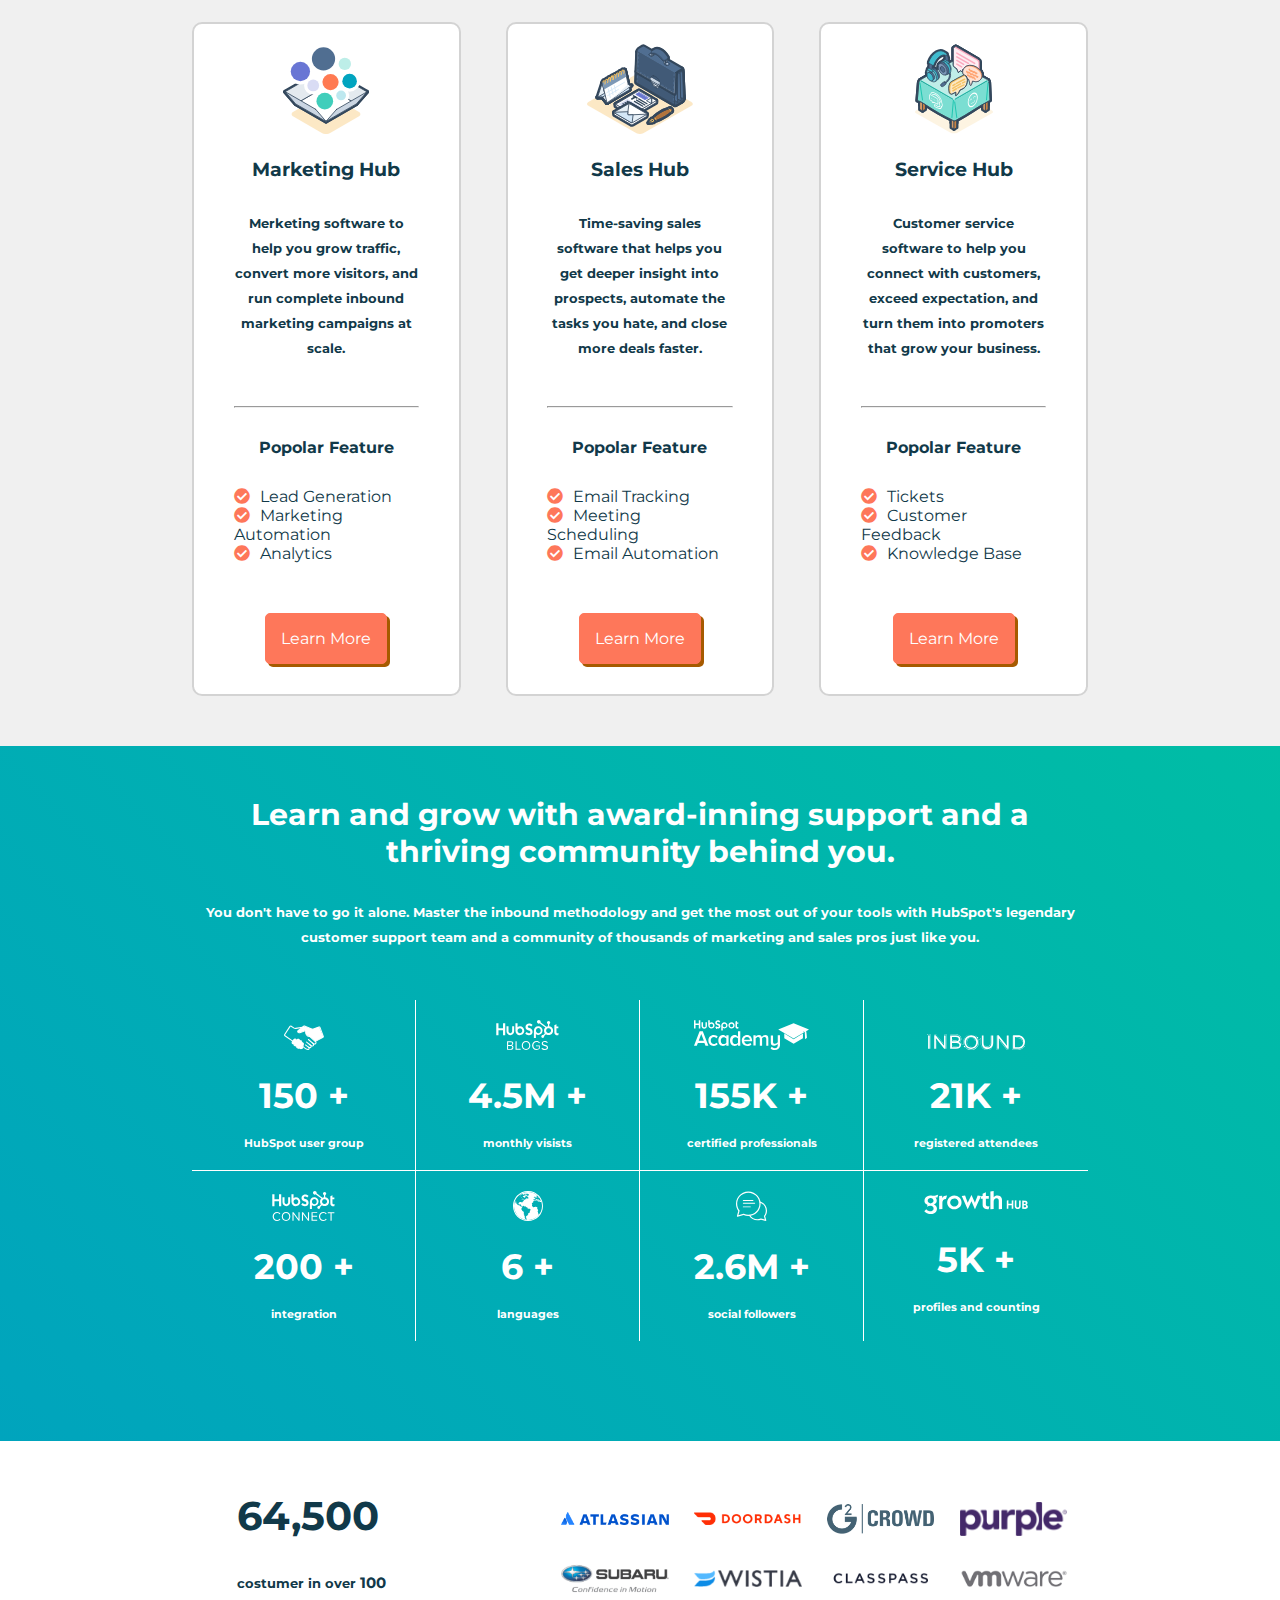
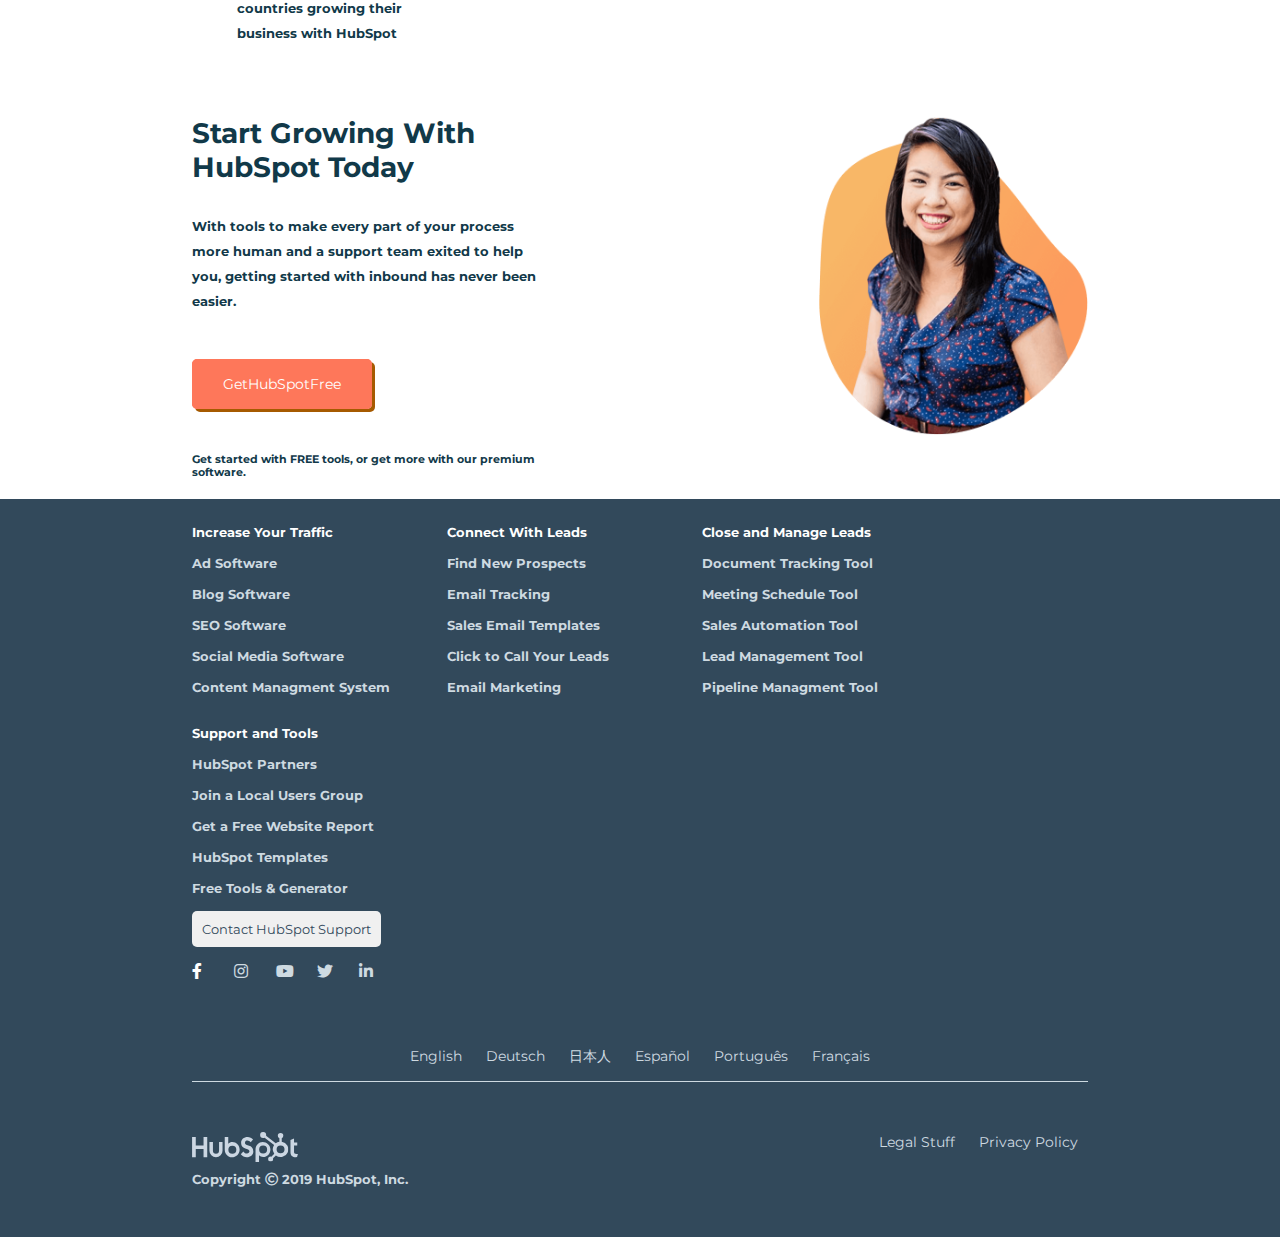
==== commit 8e761265: "Correzione links" ====
--- a/index.html
+++ b/index.html
@@ -18,17 +18,17 @@
                     <div class="sinistra">
                         <div class="lingua">
                             <i class="fas fa-globe-europe"></i>
-                            <span>English</span>
+                            <a href="#">English</a>
                             <i class="fas fa-chevron-down"></i>
                         </div>
                         <div class="contatti">
-                            <span>Contact Us</span>
+                            <a href="#">Contact Us</a>
                         </div>
                     </div>
 
                     <div class="destra">
                         <div class="container_bottoni">
-                            <i class="fas fa-search"></i>
+                            <a href="#" class="fas fa-search"></a>
                             <a href="#" class="bottone" id="vuoto">Log in</a>
                             <a href="#" class="bottone">GetHubSpotFree</a>
                         </div>
@@ -42,15 +42,11 @@
                     <img src="img/logo.svg" alt="logo">
                     <div class="drop">
                         <ul>
-                            <li><a href="#">Software</a></li>
-                            <li><a href="#"><i class="fas fa-chevron-down"></i></a></li>
+                            <li><a href="#">Software <i class="fas fa-chevron-down"></i></a></li>
                             <li><a href="#">Pricing</a></li>
-                            <li><a href="#">Resources</a></li>
-                            <li><a href="#"><i class="fas fa-chevron-down"></i></a></li>
-                            <li><a href="#">Partners</a></li>
-                            <li><a href="#"><i class="fas fa-chevron-down"></i></a></li>
-                            <li><a href="#">About</a></li>
-                            <li><a href="#"><i class="fas fa-chevron-down"></i></a></li>
+                            <li><a href="#">Resources <i class="fas fa-chevron-down"></i></a></li>
+                            <li><a href="#">Partners<i class="fas fa-chevron-down"></i></a></li>
+                            <li><a href="#">About<i class="fas fa-chevron-down"></i></a></li>
                         </ul>
 
                     </div>
--- a/css/style.css
+++ b/css/style.css
@@ -3,7 +3,6 @@
     margin: 0;
     padding: 0;
     box-sizing: border-box;
-    /* border: 1px solid black; */
 }
 
 body{
@@ -26,6 +25,7 @@
     border:1px solid #fe775a;
     color: white;
     background-color: #fe775a;
+    box-shadow: 3px 3px rgb(166,90,0);
 }
 
 li i[class~=fa-check-circle]{
@@ -38,6 +38,7 @@
     display: table;
     clear: both;
 }
+
 /* Regole Header */
 header{
     position: fixed;
@@ -65,6 +66,10 @@
     border-right: 1px solid black;
 }
 
+.pre-nav a{
+    color: #113949;
+}
+
 .contatti{
     display: inline-block;
     margin-top: 27px;
@@ -81,15 +86,20 @@
     font-size: 12px;
 }
 
+.container_bottoni a:last-child{
+    color: white;
+}
+
 header .bottone{
     padding: 10px;
 }
 
 #vuoto{
-    background-color: #E8FAFF;
+    background-color: #f5f8fa;
     color: #fe775a;
     margin: 0 20px;
 }
+
 /* regole nav */
 nav{
     background-color: white;
@@ -120,6 +130,10 @@
 
 header li a{
     color: #113949;
+}
+
+header li a i{
+    margin: 0 6px;
 }
 
 /* Regole Jumbotron */
@@ -168,8 +182,8 @@
     background-color: #afebe4;
     border-top: 3px solid black;
     border-bottom: 3px solid black;
-
-}
+}
+
 /* Regole Main */
 .container_colonne{
     background-color: #F0F0F0;
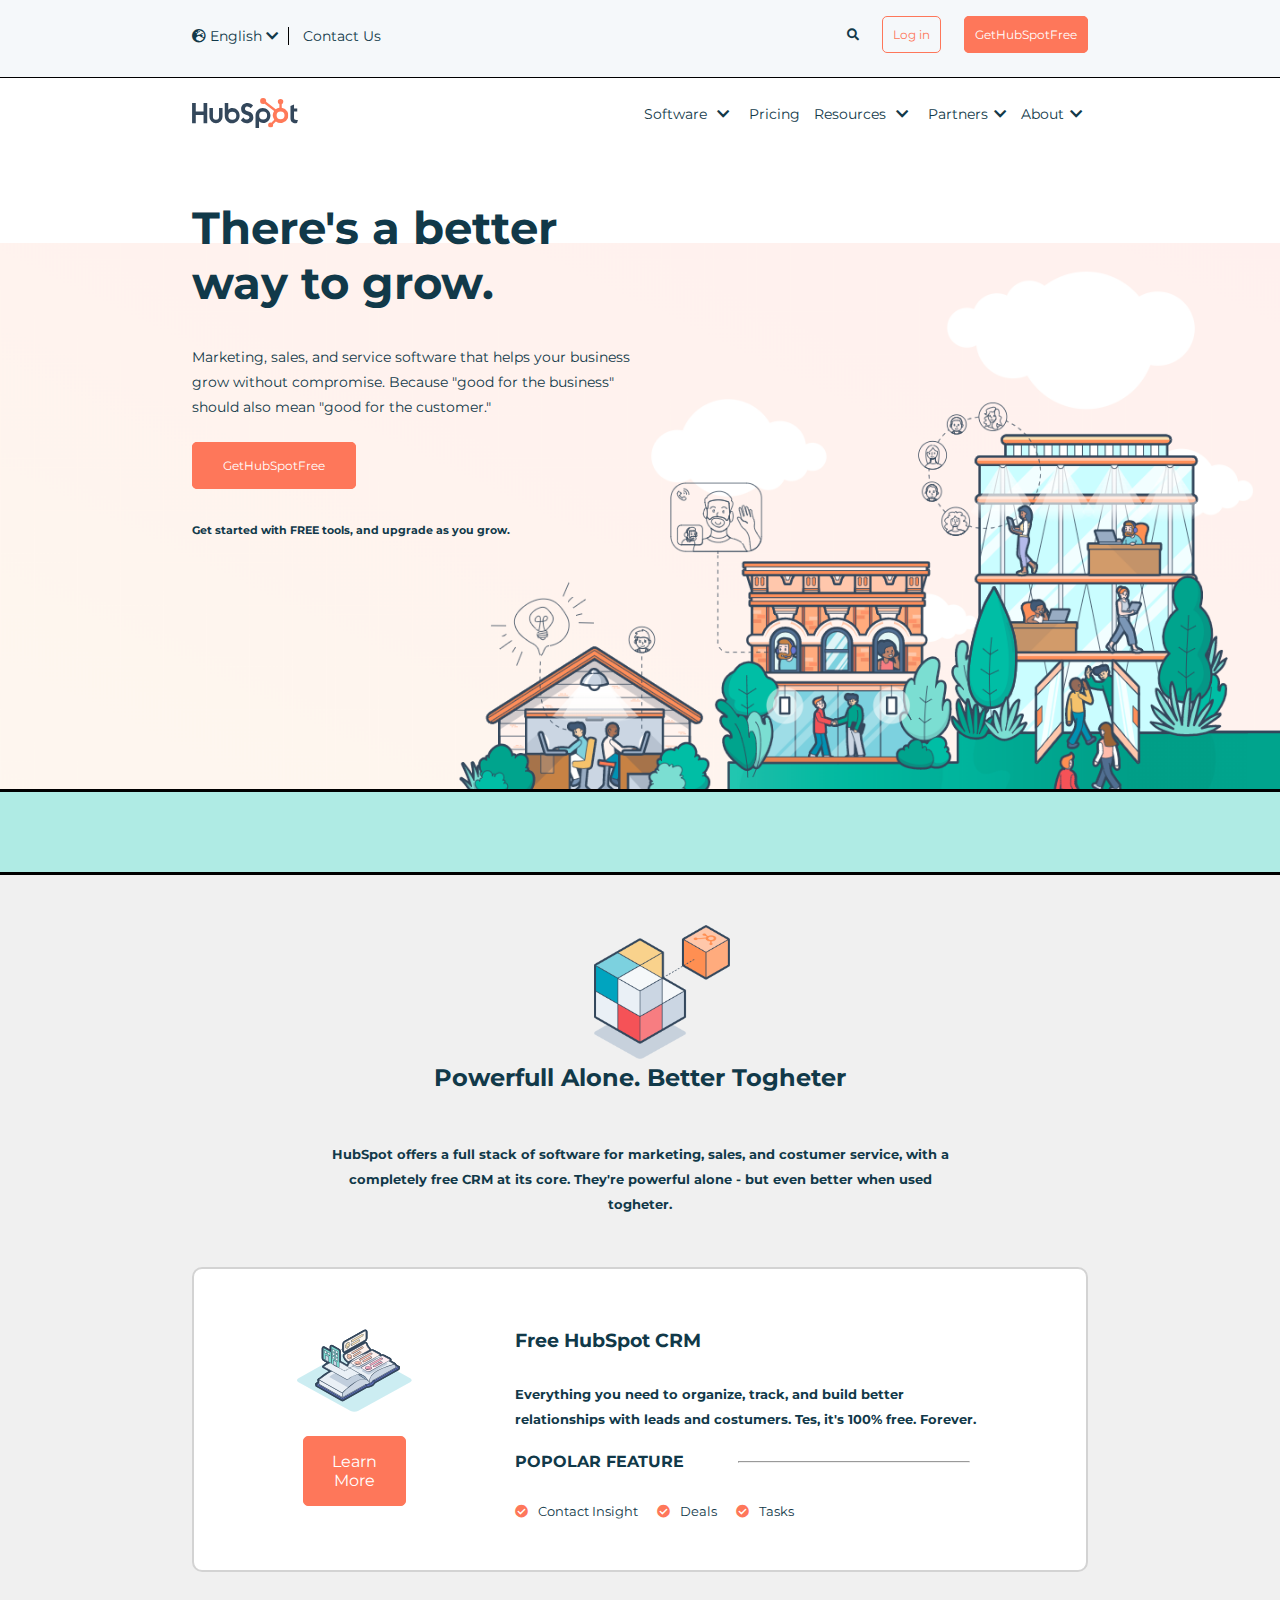
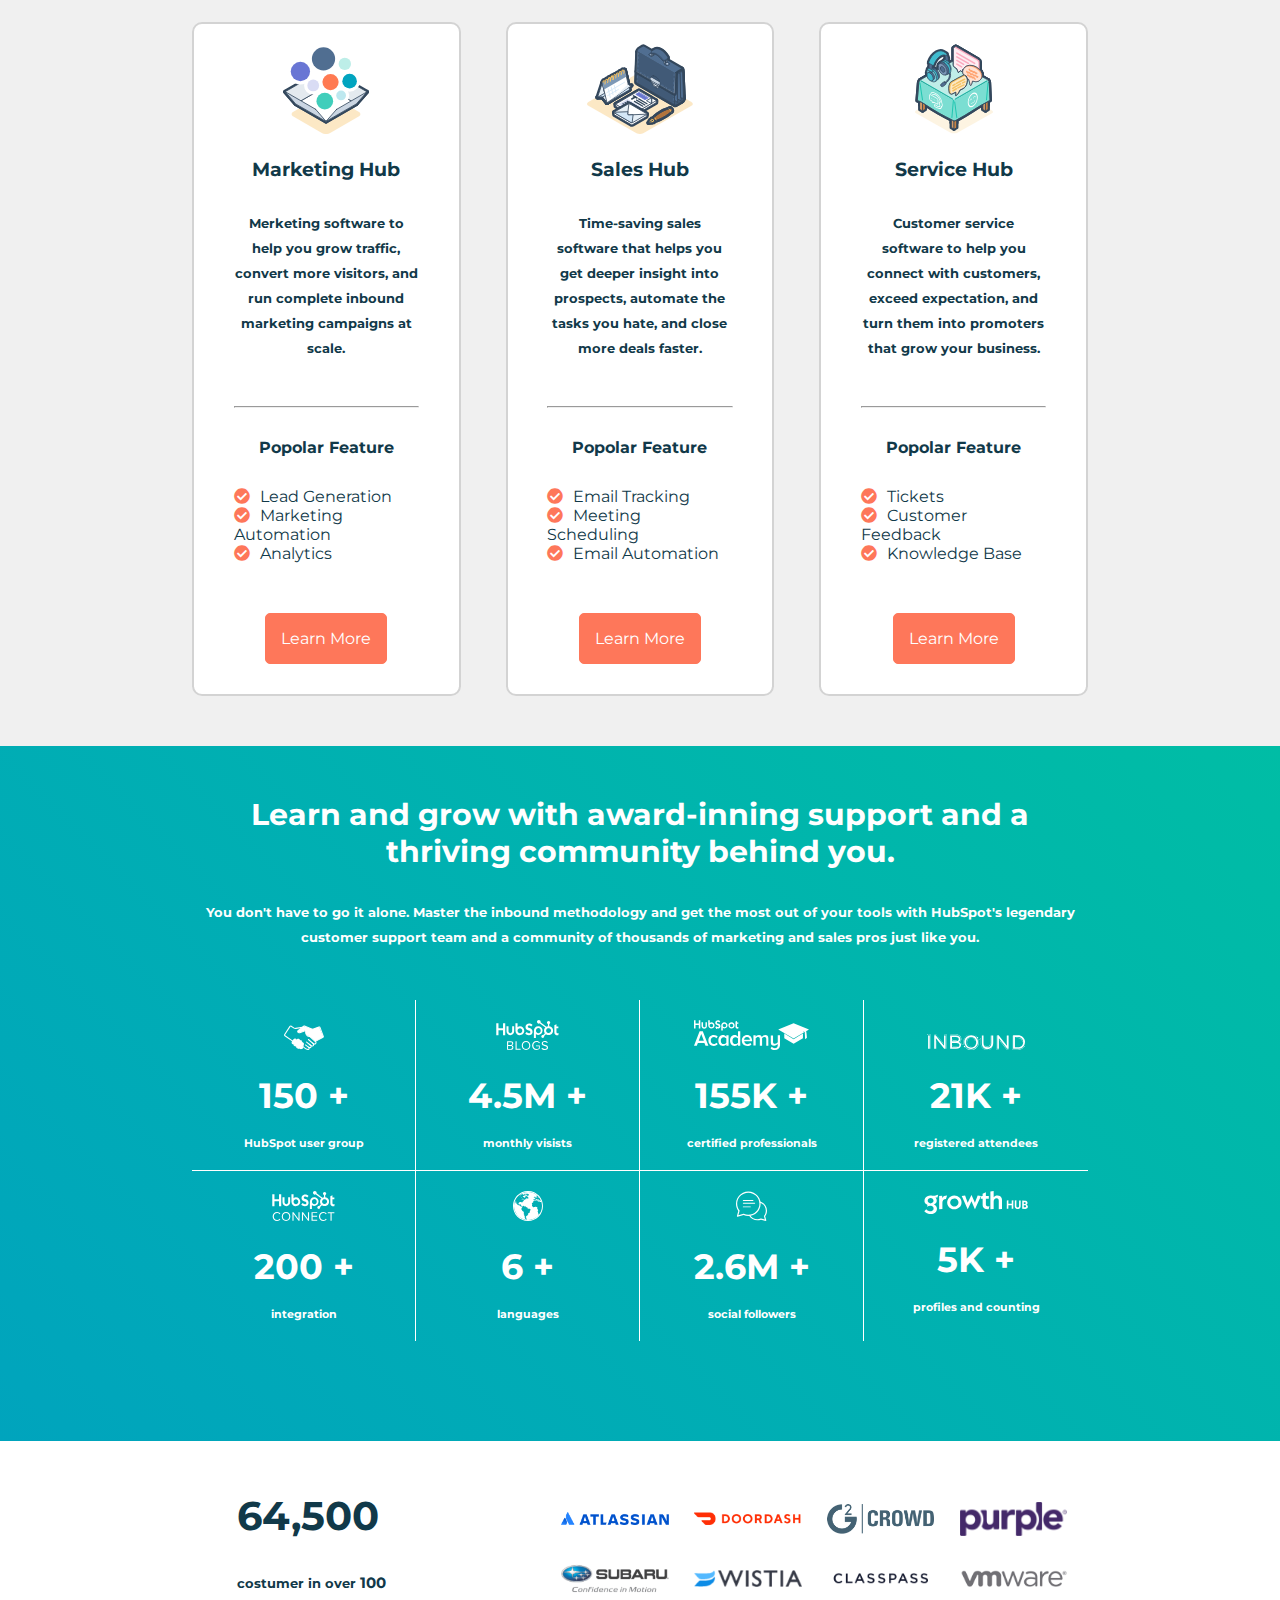
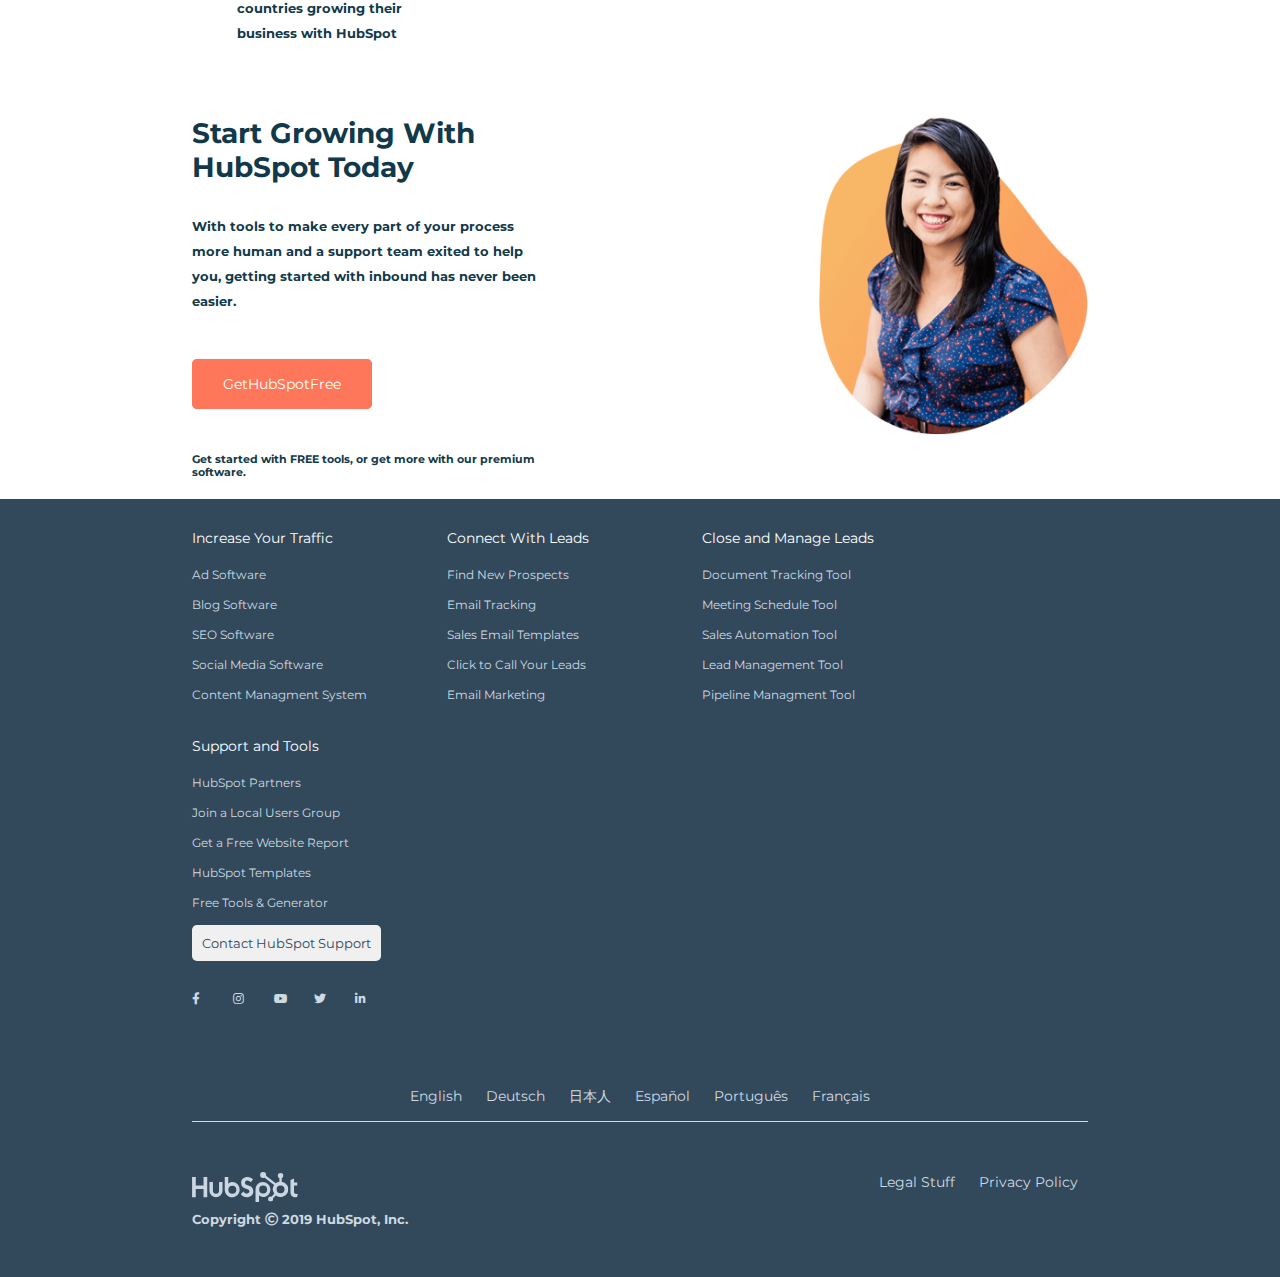
==== commit 4a0c766f: "Inserimento in "ul" links delle colonne del Footer. Snellimento codice e aggiunta commenti." ====
--- a/index.html
+++ b/index.html
@@ -253,46 +253,56 @@
 <!-- Footer -->
         <footer>
             <div class="row margini">
-                <div class="column">
-                    <a href="#"><h5>Increase Your Traffic</h5></a>
-                    <a href="#"><h5>Ad Software</h5></a>
-                    <a href="#"><h5>Blog Software</h5></a>
-                    <a href="#"><h5>SEO Software</h5></a>
-                    <a href="#"><h5>Social Media Software</h5></a>
-                    <a href="#"><h5>Content Managment System</h5></a>
-                </div>
-                <div class="column">
-                    <a href="#"><h5>Connect With Leads</h5></a>
-                    <a href="#"><h5>Find New Prospects</h5></a>
-                    <a href="#"><h5>Email Tracking</h5></a>
-                    <a href="#"><h5>Sales Email Templates</h5></a>
-                    <a href="#"><h5>Click to Call Your Leads</h5></a>
-                    <a href="#"><h5>Email Marketing</h5></a>
-                </div>
-                <div class="column">
-                    <a href="#"><h5>Close and Manage Leads</h5></a>
-                    <a href="#"><h5>Document Tracking Tool</h5></a>
-                    <a href="#"><h5>Meeting Schedule Tool</h5></a>
-                    <a href="#"><h5>Sales Automation Tool</h5></a>
-                    <a href="#"><h5>Lead Management Tool</h5></a>
-                    <a href="#"><h5>Pipeline Managment Tool</h5></a>
-                </div>
-                <div class="column">
-                    <a href="#"><h5>Support and Tools</h5></a>
-                    <a href="#"><h5>HubSpot Partners</h5></a>
-                    <a href="#"><h5>Join a Local Users Group</h5></a>
-                    <a href="#"><h5>Get a Free Website Report</h5></a>
-                    <a href="#"><h5>HubSpot Templates</h5></a>
-                    <a href="#"><h5>Free Tools & Generator</h5></a>
-                    <a href="#" class="supporto">Contact HubSpot Support</a>
-                    <div class="social">
+
+                <!-- Prima Colonna -->
+                <ul class="column">
+                    <li><span>Increase Your Traffic</span></li>
+                    <li><a href="#">Ad Software</a></li>
+                    <li><a href="#">Blog Software</a></li>
+                    <li><a href="#">SEO Software</a></li>
+                    <li><a href="#">Social Media Software</a></li>
+                    <li><a href="#">Content Managment System</a></li>
+                </ul>
+
+                <!-- Seconda Colonna -->
+                <ul class="column">
+                    <li><span>Connect With Leads</span></li>
+                    <li><a href="#">Find New Prospects</a></li>
+                    <li><a href="#">Email Tracking</a></li>
+                    <li><a href="#">Sales Email Templates</a></li>
+                    <li><a href="#">Click to Call Your Leads</a></li>
+                    <li><a href="#">Email Marketing</a></li>
+                </ul>
+
+                <!-- Terza Colonna -->
+                <ul class="column">
+                    <li><span>Close and Manage Leads</span></li>
+                    <li><a href="#">Document Tracking Tool</a></li>
+                    <li><a href="#">Meeting Schedule Tool</a></li>
+                    <li><a href="#">Sales Automation Tool</a></li>
+                    <li><a href="#">Lead Management Tool</a></li>
+                    <li><a href="#">Pipeline Managment Tool</a></li>
+                </ul>
+
+                <!-- Quarta Colonna -->
+                <ul class="column">
+                    <li><span>Support and Tools</span></li>
+                    <li><a href="#">HubSpot Partners</a></li>
+                    <li><a href="#">Join a Local Users Group</a></li>
+                    <li><a href="#">Get a Free Website Report</a></li>
+                    <li><a href="#">HubSpot Templates</a></li>
+                    <li><a href="#">Free Tools & Generator</a></li>
+                    <li><a href="#" class="supporto">Contact HubSpot Support</a></li>
+                    <li>
+                        <div class="social">
                         <a href="#"><i class="fab fa-facebook-f"></i></a>
                         <a href="#"><i class="fab fa-instagram"></i></a>
                         <a href="#"><i class="fab fa-youtube"></i></a>
                         <a href="#"><i class="fab fa-twitter"></i></a>
                         <a href="#"><i class="fab fa-linkedin-in"></i></a>
-                    </div>
-                </div>
+                        </div>
+                    </li>
+                </ul>
 
             </div>
 
--- a/css/style.css
+++ b/css/style.css
@@ -25,7 +25,6 @@
     border:1px solid #fe775a;
     color: white;
     background-color: #fe775a;
-    box-shadow: 3px 3px rgb(166,90,0);
 }
 
 li i[class~=fa-check-circle]{
@@ -458,13 +457,16 @@
     margin-right:5%;
 }
 
-footer .column a:first-child{
+footer ul li:first-child{
+    font-size: 14px;
     color: white;
     margin: 20px 0;
 }
 
-footer .column h5{
+footer .column li{
+    list-style-type: none;
     margin: 15px 0;
+    font-size: 12px;
 }
 
 .supporto{
